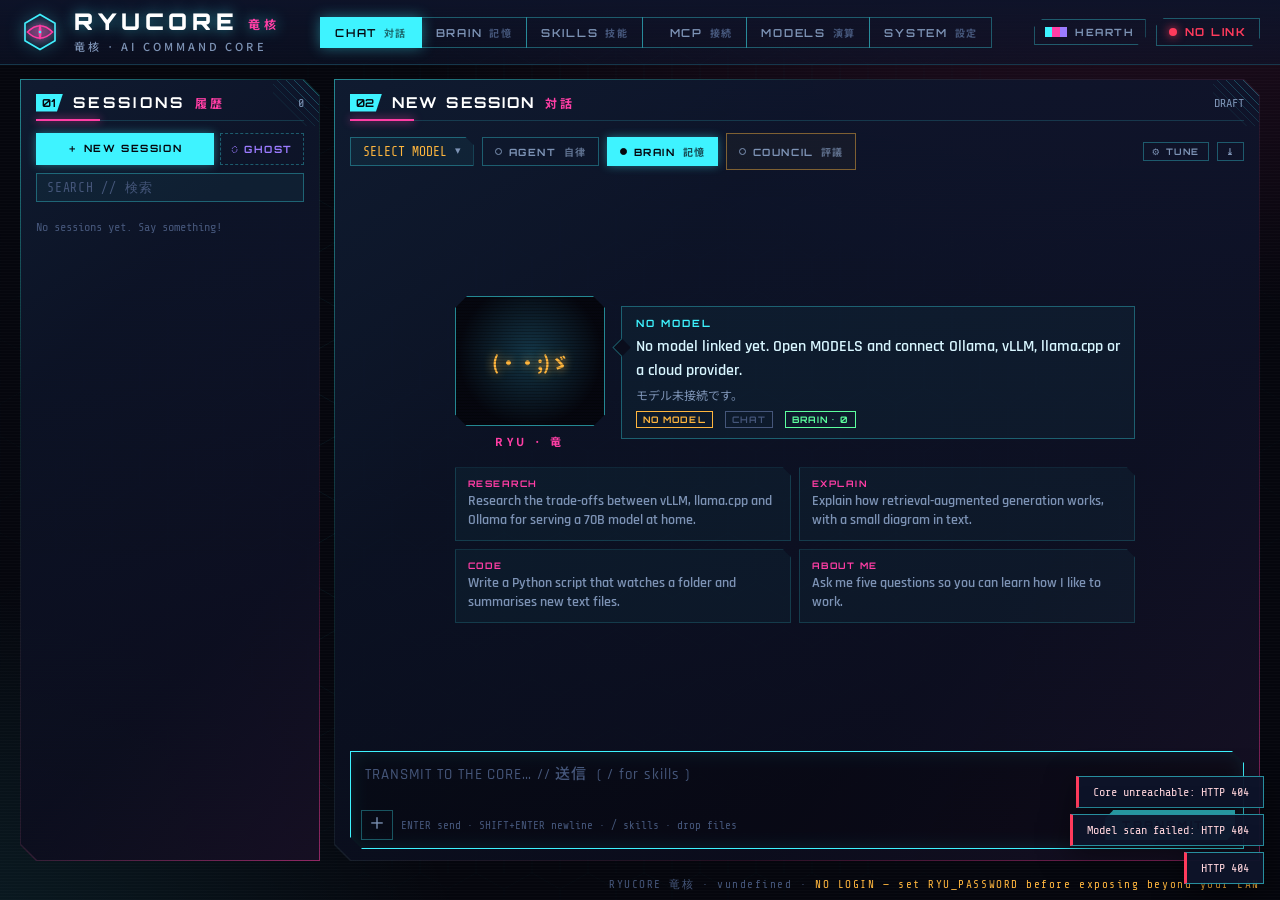
==== app/static/index.html @ ca44be16 "v1.0.0 - ryucore" ====
<!doctype html>
<html lang="en">
<head>
<meta charset="utf-8">
<meta name="viewport" content="width=device-width, initial-scale=1, interactive-widget=resizes-content">
<title>RYUCORE // 竜核</title>
<meta name="theme-color" content="#05060d">
<link rel="icon" href="favicon.svg" type="image/svg+xml">
<link rel="preconnect" href="https://fonts.googleapis.com">
<link rel="preconnect" href="https://fonts.gstatic.com" crossorigin>
<link href="https://fonts.googleapis.com/css2?family=Orbitron:wght@500;700;900&family=Rajdhani:wght@500;600;700&family=Share+Tech+Mono&family=Noto+Sans+JP:wght@400;700&display=swap" rel="stylesheet">
<link rel="stylesheet" href="style.css">
<script>try{var t=new URLSearchParams(location.search).get('theme')||localStorage.getItem('ryucore.theme');if(t&&t!=='hearth')document.documentElement.dataset.theme=t}catch(e){}</script>
</head>
<body class="app">
<div class="bg-hex" aria-hidden="true"></div>
<div class="bg-scan" aria-hidden="true"></div>

<div id="boot" aria-hidden="true">
  <div class="boot-box">
    <div class="boot-logo">RYUCORE<span>竜核 · AI COMMAND CORE</span></div>
    <pre id="bootLog"></pre>
    <div class="boot-bar"><i id="bootBar"></i></div>
  </div>
</div>

<header class="top r-top">
  <a class="brand" href="./" title="RyuCore">
    <svg class="brand-mark" viewBox="0 0 48 48" aria-hidden="true">
      <path d="M24 3 42 13.5v21L24 45 6 34.5v-21z" class="bm-hex"/>
      <path d="M9 24Q24 9 39 24 24 39 9 24z" class="bm-eye"/>
      <path d="M24 14.5c2.4 3 2.4 16 0 19-2.4-3-2.4-16 0-19z" class="bm-pupil"/>
      <circle cx="24" cy="24" r="1.6" class="bm-core"/>
    </svg>
    <div>
      <div class="logo">RYUCORE<em>竜核</em></div>
      <div class="sub">竜核 · AI COMMAND CORE</div>
    </div>
  </a>
  <nav class="views" id="viewNav" aria-label="Sections">
    <button type="button" class="vtab on" data-v="chat"><b>CHAT</b><em>対話</em></button>
    <button type="button" class="vtab" data-v="brain"><b>BRAIN</b><em>記憶</em></button>
    <button type="button" class="vtab" data-v="skills"><b>SKILLS</b><em>技能</em></button>
    <button type="button" class="vtab" data-v="mcp"><span class="dot" id="mcpDot"></span><b>MCP</b><em>接続</em></button>
    <button type="button" class="vtab" data-v="models"><b>MODELS</b><em>演算</em></button>
    <button type="button" class="vtab" data-v="system"><b>SYSTEM</b><em>設定</em></button>
  </nav>
  <div class="hud-ctl">
    <div class="theme-pick">
      <button class="tbtn" id="themeBtn" type="button" aria-haspopup="true" aria-expanded="false" title="Theme (T)">
        <span class="sw"><i style="background:var(--a1)"></i><i style="background:var(--a2)"></i><i style="background:var(--a3)"></i></span><span id="themeName">HEARTH</span>
      </button>
      <div class="theme-menu" id="themeMenu" hidden></div>
    </div>
    <div class="link" id="link" title="Event link to the core"><i></i><span>NO LINK</span></div>
  </div>
</header>

<!-- ═════ CHAT 対話 ═════ -->
<main class="view chat-view" id="v-chat">
  <aside class="panel fill sess" id="sessPanel">
    <div class="ph"><span class="no">01</span><h2>SESSIONS</h2><span class="jp">履歴</span><span class="meta" id="sessMeta"></span></div>
    <div class="sess-new">
      <button class="tgl on" id="newChat" type="button" title="New session (Alt+N)">＋ NEW SESSION</button>
      <button class="tgl ghost" id="newGhost" type="button" title="New session without the brain: nothing is recalled or remembered">◌ GHOST</button>
    </div>
    <input class="sess-q" id="sessQ" type="search" placeholder="SEARCH // 検索" autocomplete="off" aria-label="Search sessions">
    <ul class="sess-list" id="sessList"></ul>
  </aside>

  <section class="panel fill convo" id="convo">
    <div class="ph">
      <button class="tgl sm sess-toggle" id="sessToggle" type="button" aria-label="Sessions">☰</button>
      <span class="no">02</span><h2 id="chatTitle" title="Click to rename">NEW SESSION</h2><span class="jp">対話</span>
      <span class="meta" id="chatMeta"></span>
    </div>
    <div class="c-bar">
      <button class="model-btn" id="modelBtn" type="button" aria-haspopup="listbox" aria-expanded="false" title="Model (M)"><span class="mb-name mb-none">SELECT MODEL</span></button>
      <button class="tgl mode" id="agentTgl" type="button" aria-pressed="false" title="Agent mode: tools, MCP, skills (A)"><span class="sw-dot"></span>AGENT<em>自律</em></button>
      <button class="tgl mode on" id="brainTgl" type="button" aria-pressed="true" title="Brain: recall and learn memories in this session (B)"><span class="sw-dot"></span>BRAIN<em>記憶</em></button>
      <button class="tgl mode council" id="councilTgl" type="button" aria-pressed="false" title="Council: several models answer and vote (C)"><span class="sw-dot"></span>COUNCIL<em>評議</em></button>
      <span class="sp"></span>
      <button class="tgl sm" id="sysBtn" type="button" title="Session prompt and temperature">⚙ TUNE</button>
      <button class="tgl sm" id="exportBtn" type="button" title="Export this session">⤓</button>
    </div>
    <div class="ghost-banner" id="ghostBanner" hidden><b>GHOST SESSION // 無記憶</b>The brain is off: nothing is recalled and nothing from this session will be remembered.</div>
    <div class="msgs" id="msgs" aria-live="polite"></div>
    <form class="composer" id="composer" autocomplete="off">
      <div class="cp-chips" id="cpChips"></div>
      <label class="sr" for="input">Message</label>
      <textarea id="input" rows="1" placeholder="TRANSMIT TO THE CORE… // 送信  ( / for skills )"></textarea>
      <div class="cp-row">
        <button class="ib" id="attachBtn" type="button" title="Attach images or text files">＋</button>
        <input id="fileIn" type="file" multiple hidden>
        <span class="cp-hint" id="cpHint">ENTER send · SHIFT+ENTER newline · / skills · drop files</span>
        <button class="send" id="sendBtn" type="submit">TRANSMIT ▸</button>
      </div>
    </form>
  </section>
</main>

<!-- ═════ BRAIN 記憶 ═════ -->
<main class="view page page-2" id="v-brain" hidden>
  <section class="panel">
    <div class="ph"><span class="no">01</span><h2>MEMORY BANK</h2><span class="jp">記憶庫</span><span class="meta" id="memMeta"></span></div>
    <div class="mem-tools">
      <input id="memQ" type="search" placeholder="FILTER // 検索" aria-label="Filter memories">
      <div class="seg-tabs" id="memKinds"></div>
      <span class="grow"></span>
      <button class="tgl" id="memAdd" type="button">＋ ADD</button>
    </div>
    <ul class="mem-list" id="memList"></ul>
  </section>
  <div style="display:grid;gap:16px">
    <section class="panel">
      <div class="ph"><span class="no">02</span><h2>CORTEX</h2><span class="jp">皮質</span></div>
      <div class="stat-tiles" id="brainStats"></div>
      <div class="set-row"><div><b>Auto-learn</b><small>After each reply, a model extracts durable facts about you.</small></div><button class="tgl sm" id="bAuto" type="button">ON</button></div>
      <div class="set-row"><div><b>Learning model</b><small>Reads exchanges and writes memories. Empty = the session's model.</small></div><button class="model-btn" id="bModel" type="button"></button></div>
      <div class="set-row"><div><b>Embedding model</b><small>Semantic recall (e.g. Ollama <code>nomic-embed-text</code>). Empty = keyword recall.</small></div><button class="model-btn" id="bEmbed" type="button"></button></div>
      <div class="set-row"><div><b>Recall depth</b><small>Memories injected per message (plus pinned).</small></div><input type="number" id="bK" min="1" max="30"></div>
      <div class="sb-btns">
        <button class="tgl" id="bReembed" type="button">RE-EMBED ALL</button>
        <button class="tgl" id="bExport" type="button">EXPORT</button>
        <button class="tgl" id="bImport" type="button">IMPORT</button>
        <button class="tgl" id="bWipe" type="button" style="color:var(--red)">WIPE</button>
        <input type="file" id="bImportFile" accept=".json,application/json" hidden>
      </div>
    </section>
    <section class="panel">
      <div class="ph"><span class="no">03</span><h2>RECALL TEST</h2><span class="jp">想起</span></div>
      <form class="mem-tools" id="recallForm"><input id="recallQ" placeholder="What would the brain recall for…" aria-label="Recall test query"><button class="tgl" type="submit">PROBE</button></form>
      <ul class="mem-list" id="recallList"></ul>
    </section>
    <section class="panel">
      <div class="ph"><span class="no">04</span><h2>SYNAPSE LOG</h2><span class="jp">学習記録</span></div>
      <ul class="feed" id="brainFeed"><li class="empty" style="display:block">Waiting for the brain to learn something…</li></ul>
    </section>
  </div>
</main>

<!-- ═════ SKILLS 技能 ═════ -->
<main class="view page" id="v-skills" hidden>
  <section class="panel">
    <div class="ph"><span class="no">01</span><h2>SKILLS</h2><span class="jp">技能</span><span class="meta" id="skMeta"></span>
      <span class="tools"><button class="tgl sm" id="skImport" type="button">⤒ IMPORT</button><button class="tgl sm on" id="skNew" type="button">＋ NEW SKILL</button></span></div>
    <p class="hint" style="margin-bottom:12px">A skill is a <code>SKILL.md</code> with a <b>name</b> and <b>description</b> in its front matter, followed by instructions.
      In <b>agent mode</b> the model sees every enabled skill's description and loads the full text when a task matches. In any mode, type <code>/</code> in the composer to attach a skill to your message.
      Import a <code>.md</code> file or a <code>.zip</code> of skill folders (Anthropic skill format).</p>
    <input type="file" id="skFile" accept=".md,.zip,text/markdown,application/zip" hidden>
    <div class="cards2" id="skList"></div>
  </section>
</main>

<!-- ═════ MCP 接続 ═════ -->
<main class="view page" id="v-mcp" hidden>
  <section class="panel">
    <div class="ph"><span class="no">01</span><h2>MCP SERVERS</h2><span class="jp">接続</span><span class="meta" id="mcpMeta"></span>
      <span class="tools"><button class="tgl sm" id="mcpImport" type="button">⤒ IMPORT JSON</button><button class="tgl sm on" id="mcpAdd" type="button">＋ ADD SERVER</button></span></div>
    <p class="hint" style="margin-bottom:12px">Tools from every <b>ready</b> server are offered to the model in <b>agent mode</b>.
      <b>stdio</b> servers run inside the RyuCore container (<code>npx</code> and <code>uvx</code> are installed); <b>http</b> is Streamable HTTP; <b>sse</b> is the older HTTP+SSE transport.</p>
    <div class="cards2" id="mcpList"></div>
  </section>
  <section class="panel">
    <div class="ph"><span class="no">02</span><h2>BUILT-IN TOOLS</h2><span class="jp">装備</span><span class="meta" id="toolMeta"></span></div>
    <div class="tool-grid" id="toolList"></div>
  </section>
</main>

<!-- ═════ MODELS 演算 ═════ -->
<main class="view page" id="v-models" hidden>
  <section class="panel">
    <div class="ph"><span class="no">01</span><h2>PROVIDERS</h2><span class="jp">演算核</span><span class="meta" id="provMeta"></span>
      <span class="tools"><button class="tgl sm" id="provRefresh" type="button">↻ RESCAN</button><button class="tgl sm on" id="provAdd" type="button">＋ ADD PROVIDER</button></span></div>
    <p class="hint" style="margin-bottom:12px">Local servers (Ollama, vLLM, llama.cpp, LM Studio) and most clouds speak the OpenAI API; Anthropic uses its native API.
      Inside Docker, reach the host with <code>host.docker.internal</code>. Keys set in <code>.env</code> are read from the environment and never stored.</p>
    <div class="cards2" id="provList"></div>
  </section>
  <section class="panel">
    <div class="ph"><span class="no">02</span><h2>DEFAULTS</h2><span class="jp">既定</span></div>
    <div class="set-row"><div><b>Default model</b><small>Used for new sessions.</small></div><button class="model-btn" id="defModel" type="button"></button></div>
  </section>
</main>

<!-- ═════ SYSTEM 設定 ═════ -->
<main class="view page page-2" id="v-system" hidden>
  <section class="panel">
    <div class="ph"><span class="no">01</span><h2>DIRECTIVES</h2><span class="jp">指令</span></div>
    <form class="g-form" id="sysForm">
      <label>GLOBAL SYSTEM PROMPT<textarea id="sGlobal" rows="6" placeholder="Instructions added to every session (persona, tone, rules)…"></textarea></label>
      <div class="two">
        <label>AGENT STEP LIMIT<input type="number" id="sSteps" min="1" max="60"></label>
        <label>HISTORY LIMIT (MESSAGES)<input type="number" id="sHist" min="4" max="1000"></label>
      </div>
      <div class="two">
        <label>ANTHROPIC MAX TOKENS<input type="number" id="sAnth" min="256" max="128000"></label>
        <label>AUTO TITLES<select id="sTitle"><option value="1">ON — the model names sessions</option><option value="0">OFF</option></select></label>
      </div>
      <div class="row"><span class="sp"></span><button class="tgl on" type="submit">SAVE DIRECTIVES</button></div>
    </form>
  </section>
  <div style="display:grid;gap:16px">
    <section class="panel">
      <div class="ph"><span class="no">02</span><h2>THEME</h2><span class="jp">配色</span></div>
      <div class="sb-themes" id="themeGrid"></div>
      <div class="sb-tgl">Boot intro <button class="tgl sm" id="bootTgl" type="button">ON</button></div>
    </section>
    <section class="panel">
      <div class="ph"><span class="no">03</span><h2>CORE STATUS</h2><span class="jp">状態</span></div>
      <dl class="sb-kv" id="sysInfo"></dl>
      <button class="tgl sb-wide" id="logoutBtn" type="button" hidden>LOG OUT</button>
    </section>
    <section class="panel">
      <div class="ph"><span class="no">04</span><h2>KEYS</h2><span class="jp">操作</span></div>
      <div class="keys">
        <kbd>Alt N</kbd><span>New session</span><kbd>Alt G</kbd><span>New ghost session (no brain)</span>
        <kbd>/</kbd><span>Skill menu (in the composer)</span><kbd>Esc</kbd><span>Stop generating / close</span>
        <kbd>Alt 1…6</kbd><span>Switch section</span><kbd>Alt T</kbd><span>Next theme</span>
      </div>
    </section>
  </div>
</main>

<div class="pop" id="pop" hidden></div>
<div class="modal" id="modal" role="dialog" aria-modal="true" aria-labelledby="modalTitle" hidden>
  <div class="modal-box">
    <header><h3 id="modalTitle"></h3><button class="sb-x" id="modalClose" type="button" aria-label="Close">✕</button></header>
    <div class="modal-body" id="modalBody"></div>
  </div>
</div>
<div class="toasts" id="toasts" aria-live="polite"></div>
<footer class="foot" id="foot">RYUCORE 竜核 · <span id="footInfo">connecting</span></footer>

<script src="md.js"></script>
<script src="ui.js"></script>
<script src="app.js"></script>
</body>
</html>
---- app/static/style.css ----
/* RyuCore 竜核 — AI command core. Base HUD (themes, panels, boot, modal, toasts, forms) shared with HEARTH. */
/* Accent roles: --a1 primary, --a2 secondary, --a3 tertiary. Status colours (green/amber/red) never change. */
:root {
  --a1: #3ef3ff; --a1-rgb: 62, 243, 255;
  --a2: #ff3ea5; --a2-rgb: 255, 62, 165;
  --a3: #9b7bff; --a3-rgb: 155, 123, 255;
  --s-rgb: 14, 20, 42;
  --bg: #05060d;
  --bg2: #0a0d1c;
  --panel: rgba(9, 13, 28, 0.9);
  --text: #d8f6ff;
  --dim: #7d93b5;
  --faint: #45567a;
  --green: #5dff9e;
  --amber: #ffb63e;
  --red: #ff3b5c;
  --f-disp: "Orbitron", "Rajdhani", system-ui, sans-serif;
  --f-ui: "Rajdhani", "Noto Sans JP", system-ui, sans-serif;
  --f-mono: "Share Tech Mono", ui-monospace, "SFMono-Regular", Menlo, monospace;
  --f-jp: "Noto Sans JP", "Hiragino Sans", "Yu Gothic", sans-serif;
  --cut: 16px;
  --chamfer: polygon(0 0, calc(100% - var(--cut)) 0, 100% var(--cut), 100% 100%, var(--cut) 100%, 0 calc(100% - var(--cut)));
}
/* 赤警報 REDLINE */
:root[data-theme="redline"] {
  --a1: #ff6a3d; --a1-rgb: 255, 106, 61;
  --a2: #ffd23f; --a2-rgb: 255, 210, 63;
  --a3: #ff9a76; --a3-rgb: 255, 154, 118;
  --s-rgb: 38, 14, 12; --bg: #0b0405; --bg2: #160808; --panel: rgba(24, 9, 9, 0.9);
  --text: #ffe9e0; --dim: #b58a7d; --faint: #6e4a42;
}
/* 機甲 MECHA */
:root[data-theme="mecha"] {
  --a1: #8dff5c; --a1-rgb: 141, 255, 92;
  --a2: #ffe14d; --a2-rgb: 255, 225, 77;
  --a3: #4dffd2; --a3-rgb: 77, 255, 210;
  --s-rgb: 16, 30, 16; --bg: #040805; --bg2: #08110a; --panel: rgba(9, 20, 11, 0.9);
  --text: #e4ffe0; --dim: #86a982; --faint: #47613f;
}
/* 桜 SAKURA */
:root[data-theme="sakura"] {
  --a1: #ff9ad5; --a1-rgb: 255, 154, 213;
  --a2: #8fdcff; --a2-rgb: 143, 220, 255;
  --a3: #d4b3ff; --a3-rgb: 212, 179, 255;
  --s-rgb: 36, 16, 34; --bg: #0b0510; --bg2: #150a18; --panel: rgba(24, 10, 26, 0.9);
  --text: #ffeaf6; --dim: #b48aa6; --faint: #6b4a63;
}
/* 月蝕 ECLIPSE */
:root[data-theme="eclipse"] {
  --a1: #c3a6ff; --a1-rgb: 195, 166, 255;
  --a2: #ffcb5c; --a2-rgb: 255, 203, 92;
  --a3: #7fb4ff; --a3-rgb: 127, 180, 255;
  --s-rgb: 22, 16, 42; --bg: #06050e; --bg2: #0d0a1c; --panel: rgba(14, 10, 30, 0.9);
  --text: #ece6ff; --dim: #8d86b5; --faint: #4c4675;
}
/* 紅 KURENAI */
:root[data-theme="kurenai"] {
  --a1: #ff2e4d; --a1-rgb: 255, 46, 77;
  --a2: #ff8a8a; --a2-rgb: 255, 138, 138;
  --a3: #c21a3a; --a3-rgb: 194, 26, 58;
  --s-rgb: 34, 6, 10; --bg: #0a0203; --bg2: #160406; --panel: rgba(26, 5, 8, 0.9);
  --text: #ffe3e6; --dim: #b57a82; --faint: #6e3a42;
}
/* 深海 ABYSS */
:root[data-theme="abyss"] {
  --a1: #2f9bff; --a1-rgb: 47, 155, 255;
  --a2: #3effc1; --a2-rgb: 62, 255, 193;
  --a3: #5a6bff; --a3-rgb: 90, 107, 255;
  --s-rgb: 6, 18, 38; --bg: #02060d; --bg2: #051022; --panel: rgba(5, 14, 30, 0.9);
  --text: #def0ff; --dim: #7a97b8; --faint: #3c5475;
}
/* 黄金 AURUM */
:root[data-theme="aurum"] {
  --a1: #ffc94a; --a1-rgb: 255, 201, 74;
  --a2: #fff1b8; --a2-rgb: 255, 241, 184;
  --a3: #d98b2b; --a3-rgb: 217, 139, 43;
  --s-rgb: 30, 22, 8; --bg: #090702; --bg2: #141006; --panel: rgba(22, 16, 6, 0.9);
  --text: #fff5dc; --dim: #b5a27a; --faint: #6e5f3e;
}
/* 幽霊 SPECTER */
:root[data-theme="specter"] {
  --a1: #e6eef7; --a1-rgb: 230, 238, 247;
  --a2: #9fb4c9; --a2-rgb: 159, 180, 201;
  --a3: #6e8296; --a3-rgb: 110, 130, 150;
  --s-rgb: 20, 23, 28; --bg: #060708; --bg2: #0d0f12; --panel: rgba(16, 18, 22, 0.9);
  --text: #f2f5f8; --dim: #8c96a2; --faint: #4c5560;
}
:root {
  --line: rgba(var(--a1-rgb), 0.16);
  --line-2: rgba(var(--a1-rgb), 0.32);
  --a1-d: rgba(var(--a1-rgb), 0.55);
  --a2-d: rgba(var(--a2-rgb), 0.55);
}

* { box-sizing: border-box; }
html, body { margin: 0; }
body {
  background: radial-gradient(1200px 700px at 85% -10%, rgba(var(--a2-rgb), 0.13), transparent 60%),
              radial-gradient(1000px 700px at -10% 110%, rgba(var(--a1-rgb), 0.11), transparent 60%),
              var(--bg);
  color: var(--text);
  font: 500 15px/1.35 var(--f-ui);
  min-height: 100vh;
  overflow-x: hidden;
  -webkit-font-smoothing: antialiased;
}
button, input { font: inherit; color: inherit; }
b { font-weight: 600; }

/* ── background layers ── */
.bg-hex, .bg-scan { position: fixed; inset: 0; pointer-events: none; z-index: 0; }
.bg-hex {
  --hex: url("data:image/svg+xml,%3Csvg xmlns='http://www.w3.org/2000/svg' width='56' height='97' viewBox='0 0 56 97'%3E%3Cpath d='M28 0 56 16v32L28 64 0 48V16zM28 64v33M0 48v49M56 48v49' fill='none' stroke='%23000'/%3E%3C/svg%3E");
  background: var(--a1); opacity: .06;
  -webkit-mask: var(--hex) 0 0 / 56px 97px repeat, radial-gradient(ellipse at center, #000 30%, transparent 85%);
  -webkit-mask-composite: source-in;
  mask: var(--hex) 0 0 / 56px 97px repeat, radial-gradient(ellipse at center, #000 30%, transparent 85%);
  mask-composite: intersect;
}
.bg-scan {
  background: repeating-linear-gradient(0deg, rgba(255, 255, 255, 0.018) 0 1px, transparent 1px 3px);
}
.bg-scan::after {
  content: ""; position: absolute; left: 0; right: 0; height: 180px; top: -200px;
  background: linear-gradient(180deg, transparent, rgba(var(--a1-rgb), 0.05), transparent);
  animation: sweep 9s linear infinite;
}
@keyframes sweep { to { transform: translateY(calc(100vh + 400px)); } }
/* ── boot ── */
#boot {
  position: fixed; inset: 0; z-index: 100; display: grid; place-items: center;
  background: var(--bg); transition: opacity .6s ease, visibility .6s;
}
#boot.done { opacity: 0; visibility: hidden; }
#boot[hidden] { display: none; }
.boot-box { width: min(560px, calc(100vw - 32px)); }
.boot-logo { font: 900 44px/1 var(--f-disp); letter-spacing: .18em; color: var(--a1);
  text-shadow: 0 0 18px var(--a1-d); display: flex; flex-direction: column; gap: 8px; }
.boot-logo span { font: 700 14px var(--f-jp); letter-spacing: .5em; color: var(--a2); text-shadow: 0 0 12px var(--a2-d); }
#bootLog { font: 13px/1.6 var(--f-mono); color: var(--dim); min-height: 10.5em; margin: 22px 0 14px; white-space: pre-wrap; }
#bootLog .ok { color: var(--green); }
.boot-bar { height: 4px; background: rgba(var(--a1-rgb), .12); }
.boot-bar i { display: block; height: 100%; width: 0; background: linear-gradient(90deg, var(--a1), var(--a2));
  box-shadow: 0 0 12px var(--a1); transition: width .25s; }
@keyframes blink { 50% { opacity: .35; } }
/* ── header ── */
a.brand { color: inherit; text-decoration: none; }
.top {
  /* above the ticker/fleet/stale banner (z 2) so the theme dropdown isn't covered by them */
  position: relative; z-index: 10; display: grid; grid-template-columns: auto 1fr auto auto; align-items: center;
  gap: 28px; padding: 14px 24px 12px; border-bottom: 1px solid var(--line);
  background: linear-gradient(180deg, rgba(var(--s-rgb), .95), rgba(var(--s-rgb), .6));
}
.brand { display: flex; align-items: center; gap: 14px; }
.brand-mark { width: 46px; height: 46px; filter: drop-shadow(0 0 8px var(--a1-d)); }
.bm-hex { fill: none; stroke: var(--a1); stroke-width: 2; }
.bm-flame { fill: var(--a2); filter: drop-shadow(0 0 6px var(--a2)); animation: flicker 2.4s ease-in-out infinite; transform-origin: 24px 34px; }
@keyframes flicker { 0%, 100% { transform: scale(1); opacity: 1; } 40% { transform: scale(.94, 1.04); opacity: .85; } 70% { transform: scale(1.03, .97); } }
.logo { font: 900 26px/1 var(--f-disp); letter-spacing: .2em; color: #fff; text-shadow: 0 0 14px var(--a1-d); }
.logo em { font: 700 12px var(--f-jp); font-style: normal; color: var(--a2); letter-spacing: .3em; margin-left: 10px; vertical-align: middle; }
.sub { font: 500 11px var(--f-jp); color: var(--dim); letter-spacing: .28em; margin-top: 5px; }
.link { display: flex; align-items: center; gap: 8px; padding: 6px 12px; border: 1px solid var(--line-2);
  font: 700 11px var(--f-disp); letter-spacing: .16em; color: var(--red);
  clip-path: polygon(8px 0, 100% 0, 100% calc(100% - 8px), calc(100% - 8px) 100%, 0 100%, 0 8px); }
.link i { width: 8px; height: 8px; border-radius: 50%; background: currentColor; box-shadow: 0 0 10px currentColor; animation: blink 1s steps(2) infinite; }
.link.on { color: var(--green); }
.link.on i { animation: pulse 2s ease-in-out infinite; }
@keyframes pulse { 50% { opacity: .4; } }
/* ── panel ── */
.panel {
  position: relative; min-width: 0; padding: 14px 16px 16px;
  background: linear-gradient(135deg, var(--a1-d), rgba(var(--a1-rgb), .12) 30%, rgba(var(--a2-rgb), .12) 70%, var(--a2-d));
  clip-path: var(--chamfer);
  animation: panelIn .7s cubic-bezier(.2, .8, .2, 1);
}
.panel::before {
  content: ""; position: absolute; inset: 1px; z-index: 0; clip-path: var(--chamfer);
  background: linear-gradient(180deg, rgba(var(--s-rgb), .94), var(--panel));
}
.panel::after {
  content: ""; position: absolute; z-index: 0; right: 1px; top: 1px; width: 46px; height: 46px;
  background: linear-gradient(225deg, var(--a1) 0 2px, transparent 2px), repeating-linear-gradient(225deg, transparent 0 5px, rgba(var(--a1-rgb), .25) 5px 6px);
  mask-image: linear-gradient(225deg, #000 30%, transparent 70%);
}
.panel > * { position: relative; z-index: 1; }
@keyframes panelIn { from { opacity: 0; transform: translateY(10px); filter: brightness(2); } }

.ph { display: flex; align-items: center; gap: 10px; margin-bottom: 12px; padding-bottom: 8px;
  border-bottom: 1px solid var(--line); position: relative; }
.ph::after { content: ""; position: absolute; left: 0; bottom: -1px; width: 64px; height: 2px; background: var(--a2); box-shadow: 0 0 8px var(--a2); }
.ph .no { font: 700 11px var(--f-disp); color: var(--bg); background: var(--a1); padding: 2px 8px 2px 6px;
  clip-path: polygon(0 0, 100% 0, calc(100% - 6px) 100%, 0 100%); }
.ph h2 { margin: 0; font: 700 15px var(--f-disp); letter-spacing: .22em; color: #fff; }
.ph .jp { font: 700 12px var(--f-jp); color: var(--a2); letter-spacing: .2em; white-space: nowrap; }
.ph .meta { margin-left: auto; font: 12px var(--f-mono); color: var(--dim); white-space: nowrap; overflow: hidden; text-overflow: ellipsis; min-width: 0; }
.led { width: 8px; height: 8px; border-radius: 50%; background: var(--faint); display: inline-block; flex: none; }
.led.on { background: var(--green); box-shadow: 0 0 8px var(--green); }
.led.warn { background: var(--amber); box-shadow: 0 0 8px var(--amber); }
.led.crit { background: var(--red); box-shadow: 0 0 8px var(--red); animation: blink 1s steps(2) infinite; }
.tgl, .tab { cursor: pointer; background: transparent; border: 1px solid var(--line-2); padding: 6px 12px;
  font: 700 10px var(--f-disp); letter-spacing: .16em; color: var(--dim); }
.tgl.on, .tab.on { color: var(--bg); background: var(--a1); border-color: var(--a1); box-shadow: 0 0 10px rgba(var(--a1-rgb), .4); }
.cont-empty { padding: 26px; text-align: center; font: 14px var(--f-mono); color: var(--dim); border: 1px dashed var(--line-2); }
.cont-empty b { display: block; color: var(--amber); font: 700 13px var(--f-disp); letter-spacing: .2em; margin-bottom: 8px; }
.empty { font: 12px var(--f-mono); color: var(--faint); padding: 10px 0; }

/* ── navigator ── */
.nav-body { display: grid; grid-template-columns: 138px 1fr; gap: 16px; align-items: center; }
.nav-face { text-align: center; }
.nf-screen { position: relative; aspect-ratio: 1.15; display: grid; place-items: center; border: 1px solid var(--a1-d);
  background: radial-gradient(circle at 50% 45%, rgba(var(--a1-rgb), .16), rgba(5, 6, 13, .9) 70%);
  clip-path: polygon(12px 0, calc(100% - 12px) 0, 100% 12px, 100% calc(100% - 12px), calc(100% - 12px) 100%, 12px 100%, 0 calc(100% - 12px), 0 12px);
  overflow: hidden; }
.nf-screen::after { content: ""; position: absolute; inset: 0; background: repeating-linear-gradient(0deg, rgba(0, 0, 0, .25) 0 1px, transparent 1px 3px); }
#navKao { font: 700 19px var(--f-jp); color: var(--a1); text-shadow: 0 0 10px var(--a1); white-space: nowrap; animation: bob 3s ease-in-out infinite; }
.nav-face.warn #navKao { color: var(--amber); text-shadow: 0 0 10px var(--amber); }
.nav-face.crit #navKao { color: var(--red); text-shadow: 0 0 10px var(--red); animation: shake .4s linear infinite; }
.nav-face.crit .nf-screen { border-color: var(--red); }
.nav-face.happy #navKao { color: var(--a2); text-shadow: 0 0 10px var(--a2); }
@keyframes bob { 50% { transform: translateY(-3px); } }
@keyframes shake { 25% { transform: translate(-1px, 1px); } 75% { transform: translate(1px, -1px); } }
.nf-name { font: 700 11px var(--f-jp); letter-spacing: .3em; color: var(--a2); margin-top: 7px; }
.nav-talk { position: relative; padding: 10px 14px; border: 1px solid var(--line-2); background: rgba(var(--a1-rgb), .04); min-height: 120px; }
.nav-talk::before { content: ""; position: absolute; left: -7px; top: 34px; width: 12px; height: 12px; background: var(--bg2);
  border-left: 1px solid var(--line-2); border-bottom: 1px solid var(--line-2); transform: rotate(45deg); }
.nt-mood { font: 700 10px var(--f-disp); letter-spacing: .2em; color: var(--green); }
.nt-mood.warn { color: var(--amber); } .nt-mood.crit { color: var(--red); }
#navLine { margin: 6px 0 4px; font: 600 15px/1.4 var(--f-ui); min-height: 2.8em; }
#navLine::after { content: "▌"; color: var(--a1); animation: blink .8s steps(2) infinite; margin-left: 2px; }
.nt-jp { margin: 0; font: 12px var(--f-jp); color: var(--dim); }
@media (max-width: 420px) { .nav-body { grid-template-columns: 1fr; } .nav-face { max-width: 160px; margin: 0 auto; } .nav-talk::before { display: none; } }
/* ── header controls: theme picker + link ── */
.hud-ctl { display: flex; align-items: center; gap: 10px; }
.theme-pick { position: relative; }
.tbtn { cursor: pointer; display: flex; align-items: center; gap: 8px; padding: 6px 10px; background: transparent;
  border: 1px solid var(--line-2); font: 700 10px var(--f-disp); letter-spacing: .16em; color: var(--dim);
  clip-path: polygon(8px 0, 100% 0, 100% calc(100% - 8px), calc(100% - 8px) 100%, 0 100%, 0 8px); }
.tbtn:hover, .tbtn[aria-expanded="true"] { color: var(--text); border-color: var(--a1); }
.sw { display: inline-flex; width: 22px; height: 10px; flex: none; }
.sw i { flex: 1; }
.theme-menu { position: absolute; right: 0; top: calc(100% + 6px); z-index: 50; min-width: 210px; padding: 6px; max-height: calc(100vh - 90px); overflow-y: auto;
  background: rgba(var(--s-rgb), .98); border: 1px solid var(--a1-d); box-shadow: 0 10px 40px rgba(0, 0, 0, .6); }
.theme-menu button { cursor: pointer; display: flex; align-items: center; gap: 10px; width: 100%; padding: 8px 10px;
  background: transparent; border: 0; text-align: left; font: 700 11px var(--f-disp); letter-spacing: .14em; color: var(--dim); }
.theme-menu button:hover { background: rgba(var(--a1-rgb), .08); color: var(--text); }
.theme-menu button.on { color: var(--a1); }
.theme-menu button em { margin-left: auto; font: 11px var(--f-jp); font-style: normal; color: var(--faint); letter-spacing: .1em; }
.seg-tabs { display: flex; }
.seg-tabs button { cursor: pointer; background: transparent; border: 1px solid var(--line-2); margin-left: -1px; padding: 5px 12px;
  font: 700 10px var(--f-disp); letter-spacing: .14em; color: var(--dim); }
.seg-tabs button.on { background: var(--a1); color: var(--bg); border-color: var(--a1); position: relative; }
.sub-h { display: flex; justify-content: space-between; align-items: baseline; margin: 16px 0 8px; padding-top: 10px; border-top: 1px dashed var(--line);
  font: 700 11px var(--f-disp); letter-spacing: .16em; color: var(--a3); }
.sub-h span { font: 11px var(--f-mono); color: var(--faint); letter-spacing: .04em; }
/* navigator sfx toggle + log node tag */
.tgl.sm { padding: 3px 8px; font-size: 9px; margin-left: 8px; }
/* scrollbars */
.temps, .cards, .list, .log { scrollbar-width: thin; scrollbar-color: var(--line-2) transparent; }

.foot { position: relative; z-index: 1; padding: 6px 24px 18px; font: 11px var(--f-mono); color: var(--faint); letter-spacing: .14em; text-align: right; }

@media (prefers-reduced-motion: reduce) {
  *, *::before, *::after { animation-duration: .001ms !important; animation-iteration-count: 1 !important; transition-duration: .001ms !important; }
}
/* hamburger */
.menu-btn { cursor: pointer; flex: none; width: 40px; height: 32px; display: flex; flex-direction: column; justify-content: center; gap: 5px;
  padding: 0 10px; background: transparent; border: 1px solid var(--line-2);
  clip-path: polygon(8px 0, 100% 0, 100% calc(100% - 8px), calc(100% - 8px) 100%, 0 100%, 0 8px); transition: border-color .2s, background .2s; }
.menu-btn span { display: block; height: 2px; background: var(--a1); box-shadow: 0 0 6px var(--a1); transition: transform .25s ease, opacity .2s; }
.menu-btn:hover, .menu-btn.on { border-color: var(--a1); background: rgba(var(--a1-rgb), .08); }
.menu-btn.on span:nth-child(1) { transform: translateY(7px) rotate(45deg); }
.menu-btn.on span:nth-child(2) { opacity: 0; }
.menu-btn.on span:nth-child(3) { transform: translateY(-7px) rotate(-45deg); }
:focus-visible { outline: 1px solid var(--a1); outline-offset: 2px; }

/* sidebar */
.scrim { position: fixed; inset: 0; z-index: 60; background: rgba(0, 0, 0, .5); opacity: 0; pointer-events: none; transition: opacity .25s; }
.scrim.on { opacity: 1; pointer-events: auto; }
.sidebar { position: fixed; top: 0; right: 0; bottom: 0; z-index: 61; width: min(380px, 100vw); display: flex; flex-direction: column;
  background: linear-gradient(180deg, rgba(var(--s-rgb), .99), var(--bg2)); border-left: 1px solid var(--a1-d);
  box-shadow: -20px 0 60px rgba(0, 0, 0, .55); transform: translateX(105%); visibility: hidden;
  transition: transform .3s cubic-bezier(.2, .8, .2, 1), visibility 0s .3s; }
.sidebar.open { transform: none; visibility: visible; transition: transform .3s cubic-bezier(.2, .8, .2, 1); }
.sidebar::before { content: ""; position: absolute; left: -1px; top: 0; width: 2px; height: 120px; background: var(--a2); box-shadow: 0 0 10px var(--a2); }
.sb-head { display: flex; align-items: center; justify-content: space-between; padding: 16px; border-bottom: 1px solid var(--line); }
.sb-head b { display: block; font: 900 15px var(--f-disp); letter-spacing: .24em; color: var(--a1); text-shadow: 0 0 10px var(--a1-d); }
.sb-head span { font: 700 11px var(--f-jp); letter-spacing: .4em; color: var(--a2); }
.sb-x { cursor: pointer; flex: none; width: 32px; height: 32px; background: transparent; border: 1px solid var(--line-2); color: var(--dim); font-size: 14px; }
.sb-x:hover { color: var(--text); border-color: var(--a1); }
.sb-body { flex: 1; overflow-y: auto; padding: 0 16px 24px; scrollbar-width: thin; scrollbar-color: var(--line-2) transparent; }
.sb-sec { padding: 14px 0 12px; border-bottom: 1px dashed var(--line); }
.sb-sec h4 { margin: 0 0 8px; display: flex; gap: 8px; align-items: baseline; font: 700 10px var(--f-disp); letter-spacing: .22em; color: var(--a3); }
.sb-sec h4 em { font: 700 10px var(--f-jp); font-style: normal; color: var(--faint); letter-spacing: .2em; }
.sb-list { display: flex; flex-direction: column; }
.sb-row, .sb-node { cursor: pointer; width: 100%; display: grid; align-items: center; gap: 8px; padding: 6px 8px; background: transparent;
  border: 1px solid transparent; text-align: left; }
.sb-row { grid-template-columns: 26px auto 1fr auto auto auto; }
.sb-row[hidden] { display: none; }
.sb-row:hover, .sb-node:hover { background: rgba(var(--a1-rgb), .07); border-color: var(--line); }
.sb-row .no { font: 700 10px var(--f-disp); color: var(--bg); background: var(--a1); padding: 1px 0; text-align: center; }
.sb-row .nm, .sb-node .nm { font: 700 12px var(--f-disp); letter-spacing: .12em; white-space: nowrap; overflow: hidden; text-overflow: ellipsis; }
.sb-row em { font: 11px var(--f-jp); font-style: normal; color: var(--faint); }
.sb-row .ft { font: 700 8px var(--f-disp); letter-spacing: .12em; color: var(--amber); justify-self: end; }
.sb-node { grid-template-columns: auto 1fr auto; }
.sb-node.sel { border-color: var(--a1); background: rgba(var(--a1-rgb), .1); }
.sb-node .st { font: 11px var(--f-mono); color: var(--dim); }
.sb-btns { display: flex; flex-wrap: wrap; gap: 6px; margin-top: 8px; }
.sb-btns .tgl { flex: 1; }
.sb-wide { width: 100%; margin-top: 8px; }
.sb-note { font: 12px/1.5 var(--f-mono); color: var(--dim); margin: 6px 0; }
.sb-note code { color: var(--a1); }
.sb-note b { color: var(--text); font-weight: 400; }
.sb-target { display: grid; grid-template-columns: auto auto 1fr; gap: 0 8px; align-items: center; font: 12px var(--f-mono); padding: 3px 0; }
.sb-target b { font: 700 10px var(--f-disp); letter-spacing: .12em; color: var(--a1); }
.sb-target span { color: var(--text); white-space: nowrap; overflow: hidden; text-overflow: ellipsis; }
.sb-target em { grid-column: 2 / -1; font-style: normal; font-size: 11px; color: var(--faint); }
.sb-result { font: 12px var(--f-mono); margin-top: 6px; }
.sb-result .ok, .sb-result.ok { color: var(--green); } .sb-result .crit, .sb-result.crit { color: var(--red); }
.sb-tgl { display: flex; justify-content: space-between; align-items: center; padding: 5px 0; font: 600 14px var(--f-ui); }
.sb-tgl .tgl.sm { margin: 0; min-width: 48px; }
.sb-themes { display: grid; grid-template-columns: repeat(3, minmax(0, 1fr)); gap: 6px; margin-bottom: 8px; }
.sb-themes button { cursor: pointer; display: flex; flex-direction: column; gap: 5px; padding: 6px; background: transparent; border: 1px solid var(--line);
  font: 700 9px var(--f-disp); letter-spacing: .12em; color: var(--dim); text-align: left; }
.sb-themes button:hover { border-color: var(--line-2); color: var(--text); }
.sb-themes button.on { border-color: var(--a1); color: var(--a1); background: rgba(var(--a1-rgb), .08); }
.sb-themes .sw { width: 100%; height: 6px; }
.sb-kv { display: grid; grid-template-columns: auto 1fr; gap: 5px 12px; margin: 0 0 4px; font: 12px var(--f-mono); }
.sb-kv dt { font: 700 9px/18px var(--f-disp); letter-spacing: .14em; color: var(--faint); }
.sb-kv dd { margin: 0; color: var(--text); text-align: right; white-space: nowrap; overflow: hidden; text-overflow: ellipsis; }
.sb-kv a { color: var(--a1); text-decoration: none; } .sb-kv a:hover { text-decoration: underline; }
.sb-kv .warn { color: var(--amber); }
kbd { display: inline-block; min-width: 18px; padding: 1px 5px; font: 10px/1.4 var(--f-mono); text-align: center; color: var(--dim);
  border: 1px solid var(--line-2); border-bottom-width: 2px; background: rgba(var(--a1-rgb), .04); }
/* modal */
.modal { position: fixed; inset: 0; z-index: 80; display: grid; place-items: center; padding: 16px; background: rgba(0, 0, 0, .6); }
.modal[hidden] { display: none; }
.modal-box { width: min(560px, 100%); max-height: calc(100vh - 32px); display: flex; flex-direction: column;
  background: rgba(var(--s-rgb), .99); border: 1px solid var(--a1-d); clip-path: var(--chamfer);
  box-shadow: 0 20px 80px rgba(0, 0, 0, .7), 0 0 30px rgba(var(--a1-rgb), .12); animation: panelIn .35s cubic-bezier(.2, .8, .2, 1); }
.modal.wide .modal-box { width: min(1000px, 100%); }
.modal.sm .modal-box { width: min(440px, 100%); }
.modal-box > header { display: flex; align-items: center; gap: 10px; padding: 12px 16px; border-bottom: 1px solid var(--line); }
.modal-box h3 { margin: 0; flex: 1; min-width: 0; font: 700 13px var(--f-disp); letter-spacing: .2em; color: var(--a1);
  white-space: nowrap; overflow: hidden; text-overflow: ellipsis; }
.modal-body { padding: 14px 16px 18px; overflow: auto; min-height: 0; }
.confirm p { margin: 0 0 16px; font: 600 15px/1.45 var(--f-ui); }
.confirm .row { display: flex; justify-content: flex-end; gap: 8px; }
.tgl.danger { background: var(--red); border-color: var(--red); color: #fff; box-shadow: 0 0 12px rgba(255, 59, 92, .45); }
.keys { display: grid; grid-template-columns: auto 1fr; gap: 9px 16px; align-items: center; font: 600 14px var(--f-ui); }
.keys > span:nth-child(odd) { white-space: nowrap; }

/* toasts */
.toasts { position: fixed; right: 16px; bottom: 16px; z-index: 90; display: flex; flex-direction: column; align-items: flex-end; gap: 6px; pointer-events: none; }
.toast { max-width: min(380px, calc(100vw - 32px)); padding: 8px 14px; font: 12px var(--f-mono); color: var(--text);
  background: rgba(var(--s-rgb), .97); border: 1px solid var(--a1-d); border-left: 3px solid var(--a1);
  box-shadow: 0 8px 30px rgba(0, 0, 0, .5); animation: toastIn .3s cubic-bezier(.2, .8, .2, 1); transition: opacity .5s, transform .5s; }
.toast.ok { border-left-color: var(--green); } .toast.warn { border-left-color: var(--amber); } .toast.crit { border-left-color: var(--red); color: #ffd5dc; }
.toast.out { opacity: 0; transform: translateX(20px); }
@keyframes toastIn { from { opacity: 0; transform: translateX(30px); } }
/* edit form */
.g-form { display: grid; gap: 12px; }
.g-form > label { display: grid; gap: 4px; font: 700 10px var(--f-disp); letter-spacing: .16em; color: var(--faint); }
.g-form input:not([type=checkbox]) { width: 100%; padding: 8px 10px; font: 14px var(--f-mono); background: rgba(0, 0, 0, .3);
  border: 1px solid var(--line-2); outline: 0; letter-spacing: .02em; }
.g-form input:focus { border-color: var(--a1); }
.g-form input::placeholder { color: var(--faint); }
.g-chk { display: flex; flex-wrap: wrap; gap: 8px 20px; }
.g-note { margin: 0; font: 12px/1.45 var(--f-mono); color: var(--dim); }
.g-note:empty { display: none; }
.g-form .row { display: flex; gap: 8px; align-items: center; }
.g-form .row .sp { flex: 1; }
.g-form [hidden] { display: none; }
.lvl-ok { --sc: var(--green); } .lvl-warn { --sc: var(--amber); } .lvl-crit { --sc: var(--red); } .lvl-dim { --sc: var(--faint); } .lvl-maint { --sc: var(--amber); }
.a-dot { flex: none; width: 8px; height: 8px; border-radius: 50%; background: var(--sc, var(--faint)); box-shadow: 0 0 7px var(--sc, transparent); }
.lvl-crit .a-dot, .lvl-maint .a-dot { animation: blink 1s steps(2) infinite; }
.tgl:disabled { opacity: .4; cursor: not-allowed; }
.tag { display: inline-block; margin-right: 6px; padding: 0 6px; font: 700 9px/1.7 var(--f-disp); letter-spacing: .12em; border: 1px solid currentColor; }
.tag.ok { color: var(--green); } .tag.warn { color: var(--amber); } .tag.crit { color: var(--red); } .tag.dim { color: var(--faint); }
/* rows (backups, windows, stacks) */
.a-rows { display: grid; }
.a-row { display: flex; align-items: center; gap: 12px; min-width: 0; padding: 8px 4px; border-bottom: 1px dashed var(--line); }
.a-main { flex: 1; min-width: 0; display: flex; flex-direction: column; }
.a-main b { font: 700 14px var(--f-ui); white-space: nowrap; overflow: hidden; text-overflow: ellipsis; }
.a-main small { font: 11px var(--f-mono); color: var(--faint); white-space: nowrap; overflow: hidden; text-overflow: ellipsis; }
.a-age { font: 11px var(--f-mono); color: var(--dim); white-space: nowrap; }
.lvl-warn .a-age, .lvl-maint .a-age { color: var(--amber); } .lvl-crit .a-age { color: var(--red); }
.a-extra { display: flex; gap: 4px; flex: none; }
.a-extra .tgl.sm { margin: 0; min-width: 28px; }
/* forms */
.a-form { display: grid; grid-template-columns: minmax(0, 1fr) auto; gap: 10px 12px; align-items: end; margin-top: 12px; }
.a-form label, .a-form .lbl { display: grid; gap: 4px; font: 700 10px var(--f-disp); letter-spacing: .16em; color: var(--faint); }
.a-form .wide { grid-column: 1 / -1; }
.a-form input, .a-form select { width: 100%; padding: 7px 10px; font: 13px var(--f-mono); color: var(--text); background: rgba(0, 0, 0, .3);
  border: 1px solid var(--line-2); outline: 0; }
.a-form select option { background: var(--bg2); }
.a-form input:focus, .a-form select:focus { border-color: var(--a1); }
.a-form > .tgl { grid-column: 1 / -1; justify-self: end; }

/* ═════════════════════════════ RyuCore 竜核 ═════════════════════════════ */
button { cursor: pointer; }
textarea, select { font: inherit; color: inherit; }
.tgl:hover:not(.on):not(:disabled) { color: var(--text); border-color: var(--a1-d); }
body.app { height: 100vh; height: 100dvh; display: flex; flex-direction: column; overflow: hidden; }
.sr { position: absolute; width: 1px; height: 1px; overflow: hidden; clip: rect(0 0 0 0); }

/* brand mark: a dragon's eye inside the core hex */
.bm-eye { fill: rgba(var(--a2-rgb), .12); stroke: var(--a2); stroke-width: 2; filter: drop-shadow(0 0 5px var(--a2)); }
.bm-pupil { fill: var(--a2); filter: drop-shadow(0 0 6px var(--a2)); transform-origin: 24px 24px; animation: eyeblink 6s ease-in-out infinite; }
.bm-core { fill: var(--a1); animation: pulse 2.4s ease-in-out infinite; }
@keyframes eyeblink { 0%, 92%, 100% { transform: scaleY(1); } 95% { transform: scaleY(.1); } }

/* header */
.r-top { grid-template-columns: auto minmax(0, 1fr) auto; gap: 20px; padding: 10px 20px; }
.r-top .brand-mark { width: 40px; height: 40px; }
.r-top .logo { font-size: 23px; }
.views { display: flex; justify-self: center; gap: 0; flex-wrap: wrap; }
.vtab { display: flex; align-items: baseline; gap: 7px; padding: 7px 14px; margin-left: -1px; background: transparent;
  border: 1px solid var(--line-2); font: 700 11px var(--f-disp); letter-spacing: .16em; color: var(--dim); position: relative; }
.vtab em { font: 700 10px var(--f-jp); font-style: normal; color: var(--faint); letter-spacing: .12em; }
.vtab:hover { color: var(--text); }
.vtab.on { color: var(--bg); background: var(--a1); border-color: var(--a1); box-shadow: 0 0 14px rgba(var(--a1-rgb), .4); z-index: 1; }
.vtab.on em { color: rgba(0, 0, 0, .55); }
.vtab .dot { width: 6px; height: 6px; border-radius: 50%; background: var(--sc, transparent); box-shadow: 0 0 6px var(--sc, transparent); align-self: center; }

.view { position: relative; z-index: 1; flex: 1; min-height: 0; }
.view[hidden] { display: none !important; }
.page { overflow-y: auto; padding: 16px 20px 24px; display: grid; gap: 16px; align-content: start;
  scrollbar-width: thin; scrollbar-color: var(--line-2) transparent; }
.page-2 { grid-template-columns: minmax(0, 1.6fr) minmax(0, 1fr); align-items: start; }
.page-2 > .wide { grid-column: 1 / -1; }
.panel.fill { display: flex; flex-direction: column; min-height: 0; }
.panel.fill > .ph { flex: none; }
.tgl.sm, .ph .tgl.sm { margin: 0; }
.ph .tools { margin-left: auto; display: flex; gap: 6px; flex: none; }
.ph .meta + .tools { margin-left: 10px; }
.hint { font: 12px/1.5 var(--f-mono); color: var(--faint); margin: 0; }
.hint code, .sb-note code, .empty code { color: var(--a2); font: 12px var(--f-mono); }
.hint b { color: var(--dim); font-weight: 400; }
.grow { flex: 1; }

/* ── chat layout ── */
.chat-view { display: grid; grid-template-columns: 300px minmax(0, 1fr); gap: 14px; padding: 14px 20px; }
.sess { padding-bottom: 10px; }
.sess-new { display: grid; grid-template-columns: 1fr auto; gap: 6px; margin-bottom: 8px; flex: none; }
.sess-new .tgl { padding: 8px 10px; }
.tgl.ghost { border-style: dashed; color: var(--a3); }
.sess-q { flex: none; width: 100%; margin-bottom: 8px; background: rgba(var(--a1-rgb), .05); border: 1px solid var(--line-2);
  padding: 6px 10px; font: 13px var(--f-mono); letter-spacing: .06em; outline: none; }
.sess-q:focus { border-color: var(--a1); }
.sess-q::placeholder { color: var(--faint); }
.sess-list { list-style: none; margin: 0 -4px 0 0; padding: 0 4px 0 0; overflow-y: auto; flex: 1; min-height: 0;
  scrollbar-width: thin; scrollbar-color: var(--line-2) transparent; }
.sess-list h6 { margin: 10px 0 4px; font: 700 9px var(--f-disp); letter-spacing: .2em; color: var(--faint); }
.si { position: relative; display: grid; grid-template-columns: minmax(0, 1fr) auto; gap: 1px 6px; padding: 7px 8px 7px 10px;
  border: 1px solid transparent; border-left: 2px solid transparent; cursor: pointer; }
.si:hover { background: rgba(var(--a1-rgb), .06); border-color: var(--line); }
.si.on { background: rgba(var(--a1-rgb), .11); border-color: var(--line-2); border-left-color: var(--a1); }
.si-t { font: 600 14px/1.25 var(--f-ui); white-space: nowrap; overflow: hidden; text-overflow: ellipsis; }
.si-m { grid-column: 1; display: flex; gap: 5px; align-items: center; font: 10px var(--f-mono); color: var(--faint); white-space: nowrap; overflow: hidden; }
.si-x { grid-row: 1 / 3; grid-column: 2; display: flex; gap: 2px; align-self: center; opacity: 0; transition: opacity .15s; }
.si:hover .si-x, .si.on .si-x, .si-x:focus-within { opacity: 1; }
.si-x button { width: 22px; height: 22px; padding: 0; background: transparent; border: 1px solid transparent; color: var(--faint); font-size: 12px; }
.si-x button:hover { color: var(--a1); border-color: var(--line-2); }
.si-x button.del:hover { color: var(--red); border-color: var(--red); }
@media (hover: none) { .si-x { opacity: 1; } }
.bdg { font: 700 8px/1.5 var(--f-disp); letter-spacing: .12em; padding: 0 4px; border: 1px solid currentColor; }
.bdg.b-agent { color: var(--a1); } .bdg.b-council { color: var(--amber); } .bdg.b-ghost { color: var(--a3); border-style: dashed; } .bdg.b-pin { color: var(--a2); }

.convo { padding-bottom: 12px; }
.convo .ph h2 { cursor: text; white-space: nowrap; overflow: hidden; text-overflow: ellipsis; min-width: 0; letter-spacing: .14em; }
.convo .ph h2:hover { color: var(--a1); }
.c-bar { flex: none; display: flex; flex-wrap: wrap; align-items: center; gap: 8px; margin-bottom: 10px; }
.model-btn { display: flex; align-items: center; gap: 8px; min-width: 0; max-width: 380px; padding: 6px 12px; background: rgba(var(--a1-rgb), .05);
  border: 1px solid var(--line-2); clip-path: polygon(0 0, calc(100% - 8px) 0, 100% 8px, 100% 100%, 0 100%); text-align: left; }
.model-btn:hover, .model-btn[aria-expanded="true"] { border-color: var(--a1); background: rgba(var(--a1-rgb), .1); }
.model-btn .mb-name { font: 13px var(--f-mono); white-space: nowrap; overflow: hidden; text-overflow: ellipsis; min-width: 0; }
.model-btn .mb-none { color: var(--amber); }
.model-btn::after { content: "▾"; color: var(--dim); font-size: 11px; }
.lc { flex: none; font: 700 8px/1.6 var(--f-disp); letter-spacing: .14em; padding: 0 5px; border: 1px solid currentColor; }
.lc.local { color: var(--green); } .lc.cloud { color: var(--a2); }
.mode { display: flex; align-items: center; gap: 7px; }
.mode .sw-dot { width: 7px; height: 7px; border-radius: 50%; border: 1px solid currentColor; }
.mode.on .sw-dot { background: var(--bg); border-color: var(--bg); }
.mode em { font: 700 10px var(--f-jp); font-style: normal; letter-spacing: .1em; opacity: .7; }
.mode.brain-off { color: var(--a3); border-style: dashed; }
.mode.council.on { background: var(--amber); border-color: var(--amber); box-shadow: 0 0 10px rgba(255, 182, 62, .45); }
.c-bar .sp { flex: 1; }
.ghost-banner { flex: none; margin-bottom: 10px; padding: 6px 12px; border: 1px dashed var(--a3); color: var(--text);
  background: repeating-linear-gradient(135deg, rgba(var(--a3-rgb), .07) 0 12px, transparent 12px 24px); font: 12px var(--f-mono); }
.ghost-banner b { color: var(--a3); font: 700 11px var(--f-disp); letter-spacing: .16em; margin-right: 8px; }
.ghost-banner[hidden] { display: none; }

/* ── messages ── */
.msgs { flex: 1; min-height: 0; overflow-y: auto; padding: 4px 6px 12px 2px; display: flex; flex-direction: column; gap: 14px;
  scrollbar-width: thin; scrollbar-color: var(--line-2) transparent; overscroll-behavior: contain; }
.msg { position: relative; max-width: min(900px, 100%); min-width: 0; animation: logIn .4s ease; }
.msg > header { display: flex; align-items: baseline; gap: 8px; margin-bottom: 5px; font: 700 10px var(--f-disp); letter-spacing: .18em; }
.msg > header em { font: 700 10px var(--f-jp); font-style: normal; color: var(--faint); letter-spacing: .14em; }
.msg > header time { font: 10px var(--f-mono); color: var(--faint); letter-spacing: .06em; margin-left: auto; }
.msg.user { align-self: flex-end; max-width: min(760px, 88%); }
.msg.user > header { justify-content: flex-end; color: var(--a2); }
.msg.user > header time { margin-left: 0; order: -1; margin-right: auto; }
.msg.user .body { padding: 10px 14px; background: linear-gradient(160deg, rgba(var(--a2-rgb), .13), rgba(var(--a2-rgb), .04));
  border: 1px solid rgba(var(--a2-rgb), .35); border-right: 2px solid var(--a2);
  clip-path: polygon(10px 0, 100% 0, 100% 100%, 0 100%, 0 10px); font: 500 15px/1.5 var(--f-ui); white-space: pre-wrap; overflow-wrap: anywhere; }
.msg.ai { align-self: flex-start; width: 100%; }
.msg.ai > header { color: var(--a1); }
.msg.ai > header .mdl { font: 11px var(--f-mono); color: var(--dim); letter-spacing: .04em; text-transform: none; white-space: nowrap; overflow: hidden; text-overflow: ellipsis; min-width: 0; }
.msg.ai .stack { padding: 10px 14px 12px; background: linear-gradient(160deg, rgba(var(--a1-rgb), .06), rgba(var(--a3-rgb), .025));
  border: 1px solid var(--line); border-left: 2px solid var(--a1); clip-path: polygon(0 0, calc(100% - 12px) 0, 100% 12px, 100% 100%, 0 100%);
  display: flex; flex-direction: column; gap: 8px; min-width: 0; }
.msg.ai.streaming .stack { border-left-color: var(--a2); }
.msg.ai.streaming .md:last-child > :last-child::after, .msg.ai.streaming .md.empty::after { content: "▌"; color: var(--a1); animation: blink .8s steps(2) infinite; margin-left: 2px; }
.m-imgs { display: flex; flex-wrap: wrap; gap: 6px; justify-content: flex-end; margin-top: 6px; }
.m-imgs img { max-width: 180px; max-height: 140px; border: 1px solid var(--line-2); object-fit: cover; cursor: zoom-in; }
.m-files { display: flex; flex-wrap: wrap; gap: 4px; justify-content: flex-end; margin-top: 5px; }
.m-act { display: flex; gap: 4px; margin-top: 5px; opacity: 0; transition: opacity .15s; }
.msg.user .m-act { justify-content: flex-end; }
.msg:hover .m-act, .m-act:focus-within { opacity: 1; }
@media (hover: none) { .m-act { opacity: .8; } }
.m-act button { padding: 2px 8px; background: transparent; border: 1px solid var(--line); font: 700 9px var(--f-disp); letter-spacing: .12em; color: var(--faint); }
.m-act button:hover { color: var(--a1); border-color: var(--a1-d); }
.m-act .usage { font: 10px var(--f-mono); color: var(--faint); align-self: center; margin-left: 6px; }
.m-err { padding: 8px 12px; border: 1px solid var(--red); background: rgba(255, 59, 92, .08); font: 12px/1.45 var(--f-mono); color: #ffd5dc; overflow-wrap: anywhere; }
.m-err b { color: var(--red); font: 700 10px var(--f-disp); letter-spacing: .16em; margin-right: 8px; }
.m-note { font: 11px var(--f-mono); color: var(--amber); }

/* collapsibles inside an answer */
.fold { border: 1px solid var(--line); background: rgba(0, 0, 0, .18); min-width: 0; }
.fold > summary { list-style: none; cursor: pointer; display: flex; align-items: center; gap: 8px; padding: 5px 10px; min-width: 0;
  font: 700 10px var(--f-disp); letter-spacing: .14em; color: var(--dim); user-select: none; }
.fold > summary::-webkit-details-marker { display: none; }
.fold > summary::before { content: "▸"; color: var(--faint); transition: transform .15s; flex: none; }
.fold[open] > summary::before { transform: rotate(90deg); }
.fold > summary:hover { color: var(--text); }
.fold > summary em { font: 10px var(--f-jp); font-style: normal; color: var(--faint); }
.fold > summary code { font: 11px var(--f-mono); color: var(--faint); letter-spacing: 0; white-space: nowrap; overflow: hidden; text-overflow: ellipsis; min-width: 0; flex: 1; }
.fold > .in { padding: 8px 10px 10px; border-top: 1px dashed var(--line); }
.think > summary { color: var(--a3); }
.think > .in { font: 13px/1.5 var(--f-ui); color: var(--dim); white-space: pre-wrap; max-height: 360px; overflow-y: auto; }
.recall > summary { color: var(--a2); }
.recall ul { margin: 0; padding: 0; list-style: none; display: grid; gap: 4px; font: 13px/1.35 var(--f-ui); }
.recall li { display: flex; gap: 8px; align-items: baseline; }
.tool > summary b { color: var(--text); font: 700 11px var(--f-mono); letter-spacing: .02em; text-transform: none; }
.tool > summary .tst { margin-left: auto; flex: none; font: 700 9px var(--f-disp); letter-spacing: .14em; color: var(--sc); }
.tool { border-left: 2px solid var(--sc, var(--line)); }
.tool.run { --sc: var(--amber); } .tool.ok { --sc: var(--green); } .tool.bad { --sc: var(--red); }
.tool.run .tst { animation: blink 1s steps(2) infinite; }
.tool .in label { display: block; font: 700 9px var(--f-disp); letter-spacing: .16em; color: var(--faint); margin: 2px 0 4px; }
.tool .in label + pre { margin-bottom: 8px; }
.tool pre, .md pre { margin: 0; padding: 8px 10px; max-height: 320px; overflow: auto; font: 12px/1.5 var(--f-mono); color: var(--text);
  background: rgba(0, 0, 0, .35); border: 1px solid var(--line); white-space: pre-wrap; overflow-wrap: anywhere;
  scrollbar-width: thin; scrollbar-color: var(--line-2) transparent; }

/* markdown */
.md { font: 500 15px/1.6 var(--f-ui); overflow-wrap: anywhere; min-width: 0; }
.md > :first-child { margin-top: 0; } .md > :last-child { margin-bottom: 0; }
.md p { margin: 0 0 .7em; }
.md h1, .md h2, .md h3, .md h4 { font-family: var(--f-disp); letter-spacing: .08em; margin: 1.1em 0 .5em; line-height: 1.3; color: #fff; }
.md h1 { font-size: 19px; } .md h2 { font-size: 16px; color: var(--a1); } .md h3 { font-size: 14px; color: var(--a3); } .md h4 { font-size: 13px; }
.md a { color: var(--a1); text-decoration: none; border-bottom: 1px solid var(--a1-d); }
.md a:hover { border-bottom-color: var(--a1); }
.md strong { color: #fff; font-weight: 700; }
.md em { color: var(--text); }
.md del { color: var(--faint); }
.md code { font: 13px var(--f-mono); padding: 1px 5px; background: rgba(var(--a1-rgb), .08); border: 1px solid var(--line); color: var(--a1); }
.md pre code { padding: 0; background: none; border: 0; color: inherit; font-size: inherit; }
.md ul, .md ol { margin: 0 0 .7em; padding-left: 1.5em; }
.md li { margin: .15em 0; }
.md li::marker { color: var(--a2); }
.md blockquote { margin: 0 0 .7em; padding: 4px 12px; border-left: 2px solid var(--a3); color: var(--dim); background: rgba(var(--a3-rgb), .05); }
.md hr { border: 0; border-top: 1px dashed var(--line-2); margin: 1em 0; }
.md table { border-collapse: collapse; margin: 0 0 .8em; font-size: 14px; display: block; overflow-x: auto; max-width: 100%; }
.md th, .md td { padding: 5px 10px; border: 1px solid var(--line); text-align: left; }
.md th { font: 700 10px var(--f-disp); letter-spacing: .12em; color: var(--a1); background: rgba(var(--a1-rgb), .06); }
.code { position: relative; margin: 0 0 .8em; border: 1px solid var(--line); background: rgba(0, 0, 0, .35); }
.code > header { display: flex; align-items: center; justify-content: space-between; padding: 3px 4px 3px 10px; border-bottom: 1px solid var(--line);
  font: 700 9px var(--f-disp); letter-spacing: .16em; color: var(--a3); background: rgba(var(--a1-rgb), .04); }
.code > header button { padding: 2px 8px; background: transparent; border: 1px solid var(--line); font: 700 9px var(--f-disp); letter-spacing: .12em; color: var(--dim); }
.code > header button:hover { color: var(--a1); border-color: var(--a1-d); }
.code pre { border: 0; max-height: 520px; background: transparent; white-space: pre; overflow-wrap: normal; }

/* welcome / navigator */
.welcome { margin: auto; width: min(680px, 100%); display: grid; gap: 18px; padding: 20px 0; }
.welcome .nav-body { grid-template-columns: 150px 1fr; }
.welcome .nt-mood { color: var(--a1); }
.w-line { margin: 6px 0 4px; font: 600 16px/1.45 var(--f-ui); }
.w-modes { display: flex; flex-wrap: wrap; gap: 6px; margin-top: 8px; }
.w-sugg { display: grid; grid-template-columns: repeat(2, minmax(0, 1fr)); gap: 8px; }
.w-sugg button { text-align: left; padding: 10px 12px; background: rgba(var(--a1-rgb), .04); border: 1px solid var(--line);
  font: 600 14px/1.35 var(--f-ui); color: var(--dim); clip-path: polygon(0 0, calc(100% - 8px) 0, 100% 8px, 100% 100%, 0 100%); }
.w-sugg button b { display: block; font: 700 9px var(--f-disp); letter-spacing: .16em; color: var(--a2); margin-bottom: 3px; }
.w-sugg button:hover { color: var(--text); border-color: var(--a1-d); background: rgba(var(--a1-rgb), .09); }

/* ── composer ── */
.composer { flex: none; position: relative; margin-top: 4px; border: 1px solid var(--line-2); background: rgba(0, 0, 0, .25);
  clip-path: polygon(0 0, calc(100% - 12px) 0, 100% 12px, 100% 100%, 12px 100%, 0 calc(100% - 12px)); transition: border-color .2s, box-shadow .2s; }
.composer:focus-within { border-color: var(--a1); box-shadow: inset 0 0 18px rgba(var(--a1-rgb), .1); }
.composer.drag { border-color: var(--a2); border-style: dashed; }
.composer textarea { display: block; width: 100%; min-height: 52px; max-height: 40vh; resize: none; padding: 12px 14px 4px; background: transparent;
  border: 0; outline: 0; font: 500 15px/1.5 var(--f-ui); }
.composer textarea::placeholder { color: var(--faint); letter-spacing: .06em; }
.cp-chips { display: flex; flex-wrap: wrap; gap: 6px; padding: 8px 12px 0; }
.cp-chips:empty { display: none; }
.cchip { display: inline-flex; align-items: center; gap: 6px; max-width: 240px; padding: 2px 4px 2px 8px; border: 1px solid var(--line-2);
  font: 11px var(--f-mono); color: var(--text); background: rgba(var(--a1-rgb), .05); }
.cchip span { white-space: nowrap; overflow: hidden; text-overflow: ellipsis; }
.cchip.skill { border-color: rgba(var(--a3-rgb), .7); color: var(--a3); }
.cchip img { width: 28px; height: 28px; object-fit: cover; margin: -1px 0 -1px -6px; }
.cchip button { padding: 0 4px; background: transparent; border: 0; color: var(--faint); }
.cchip button:hover { color: var(--red); }
.cp-row { display: flex; align-items: center; gap: 8px; padding: 6px 8px 8px 10px; }
.cp-row .ib { width: 32px; height: 30px; padding: 0; background: transparent; border: 1px solid var(--line-2); color: var(--dim); font-size: 16px; line-height: 1; }
.cp-row .ib:hover { color: var(--a1); border-color: var(--a1); }
.cp-hint { flex: 1; min-width: 0; font: 11px var(--f-mono); color: var(--faint); white-space: nowrap; overflow: hidden; text-overflow: ellipsis; }
.send { padding: 7px 16px; background: var(--a1); border: 1px solid var(--a1); color: var(--bg); font: 900 11px var(--f-disp); letter-spacing: .2em;
  clip-path: polygon(8px 0, 100% 0, 100% calc(100% - 8px), calc(100% - 8px) 100%, 0 100%, 0 8px); box-shadow: 0 0 14px rgba(var(--a1-rgb), .4); }
.send:hover { filter: brightness(1.15); }
.send:disabled { opacity: .4; cursor: not-allowed; filter: none; }
.send.stop { background: var(--red); border-color: var(--red); color: #fff; box-shadow: 0 0 14px rgba(255, 59, 92, .45); }

/* ── popovers (model picker, slash menu, menus) ── */
.pop { position: fixed; z-index: 85; min-width: 260px; max-width: min(460px, calc(100vw - 24px)); max-height: min(520px, calc(100vh - 80px));
  display: flex; flex-direction: column; background: rgba(var(--s-rgb), .985); border: 1px solid var(--a1-d);
  box-shadow: 0 14px 50px rgba(0, 0, 0, .65), 0 0 24px rgba(var(--a1-rgb), .1); animation: panelIn .2s ease; }
.pop[hidden] { display: none; }
.pop input { flex: none; margin: 8px; padding: 7px 10px; background: rgba(0, 0, 0, .3); border: 1px solid var(--line-2); outline: 0; font: 13px var(--f-mono); }
.pop input:focus { border-color: var(--a1); }
.pop .pl { overflow-y: auto; padding: 0 6px 8px; scrollbar-width: thin; scrollbar-color: var(--line-2) transparent; }
.pop h5 { display: flex; align-items: center; gap: 8px; margin: 8px 4px 4px; font: 700 9px var(--f-disp); letter-spacing: .2em; color: var(--a3); }
.pop h5 small { margin-left: auto; font: 10px var(--f-mono); color: var(--faint); letter-spacing: 0; }
.pop .pi { display: flex; align-items: center; gap: 8px; width: 100%; padding: 6px 8px; background: transparent; border: 1px solid transparent;
  text-align: left; font: 13px var(--f-mono); color: var(--text); }
.pop .pi span { white-space: nowrap; overflow: hidden; text-overflow: ellipsis; min-width: 0; flex: 1; }
.pop .pi small { font: 11px var(--f-ui); color: var(--faint); white-space: nowrap; overflow: hidden; text-overflow: ellipsis; max-width: 55%; }
.pop .pi:hover, .pop .pi.sel { background: rgba(var(--a1-rgb), .09); border-color: var(--line); }
.pop .pi.on { color: var(--a1); }
.pop .pi.on::after { content: "◆"; font-size: 9px; color: var(--a1); }
.pop .perr { margin: 0 8px 4px; font: 11px var(--f-mono); color: var(--red); overflow-wrap: anywhere; }
.pop .pempty { padding: 12px; font: 12px/1.5 var(--f-mono); color: var(--faint); }

/* ── council ── */
.council { border: 1px solid rgba(255, 182, 62, .45); background: rgba(255, 182, 62, .035); padding: 10px 12px; }
.cn-head { display: flex; align-items: center; gap: 10px; margin-bottom: 10px; font: 700 11px var(--f-disp); letter-spacing: .18em; color: var(--amber); }
.cn-head em { font: 700 10px var(--f-jp); font-style: normal; color: var(--faint); }
.cn-head .ph-s { margin-left: auto; font: 10px var(--f-mono); color: var(--dim); letter-spacing: .08em; }
.cn-seats { display: grid; grid-template-columns: repeat(auto-fill, minmax(min(100%, 230px), 1fr)); gap: 8px; }
.seat { position: relative; padding: 8px 10px; border: 1px solid var(--line); background: rgba(0, 0, 0, .2); min-width: 0; }
.seat.win { border-color: var(--amber); box-shadow: 0 0 16px rgba(255, 182, 62, .2), inset 0 0 18px rgba(255, 182, 62, .07); }
.seat.bad { border-color: rgba(255, 59, 92, .5); }
.seat > header { display: flex; align-items: center; gap: 6px; min-width: 0; }
.seat > header b { font: 700 13px var(--f-ui); white-space: nowrap; overflow: hidden; text-overflow: ellipsis; min-width: 0; flex: 1; }
.seat > header .crown { color: var(--amber); font-size: 13px; text-shadow: 0 0 8px var(--amber); }
.seat > small { display: block; font: 10px var(--f-mono); color: var(--faint); white-space: nowrap; overflow: hidden; text-overflow: ellipsis; margin: 1px 0 6px; }
.seat .sst { font: 700 9px var(--f-disp); letter-spacing: .14em; color: var(--dim); white-space: nowrap; }
.seat .sst.go { color: var(--a1); animation: blink 1s steps(2) infinite; }
.seat .vbar { display: grid; grid-template-columns: 1fr auto; gap: 8px; align-items: center; font: 11px var(--f-mono); color: var(--dim); margin-bottom: 6px; }
.seat .vbar .bar i { background: var(--amber); box-shadow: 0 0 6px var(--amber); }
.seat .fold { margin-top: 4px; }
.seat .fold .in { max-height: 300px; overflow-y: auto; font-size: 14px; }
.seat .why { margin: 6px 0 0; padding: 0; list-style: none; display: grid; gap: 3px; font: 12px/1.35 var(--f-ui); color: var(--dim); }
.seat .why li b { font: 700 9px var(--f-disp); letter-spacing: .1em; color: var(--a3); margin-right: 4px; }
.seat .preview { font: 12px/1.4 var(--f-ui); color: var(--dim); max-height: 3.1em; overflow: hidden; }
.cn-verdict { margin-top: 10px; padding: 7px 10px; border-left: 3px solid var(--amber); background: rgba(255, 182, 62, .08); font: 600 14px var(--f-ui); }
.cn-verdict b { color: var(--amber); font: 700 11px var(--f-disp); letter-spacing: .16em; margin-right: 8px; }
.cn-verdict small { color: var(--faint); font: 11px var(--f-mono); margin-left: 6px; }
.cm-rows { display: grid; gap: 8px; }
.cm-row { display: grid; grid-template-columns: 28px minmax(0, 1.3fr) minmax(0, 1fr) 30px; gap: 8px; align-items: center; }
.cm-row .no { font: 700 10px var(--f-disp); color: var(--bg); background: var(--amber); text-align: center; padding: 2px 0; }
.cm-row input, .g-form textarea, .g-form select { width: 100%; padding: 7px 10px; font: 13px var(--f-mono); background: rgba(0, 0, 0, .3); border: 1px solid var(--line-2); outline: 0; color: var(--text); }
.cm-row input:focus, .g-form textarea:focus, .g-form select:focus { border-color: var(--a1); }
.cm-row .model-btn { max-width: none; width: 100%; }
.cm-row .persona { grid-column: 2 / 4; }
.x-btn { width: 28px; height: 28px; padding: 0; background: transparent; border: 1px solid var(--line-2); color: var(--faint); }
.x-btn:hover { color: var(--red); border-color: var(--red); }
.g-form textarea { resize: vertical; min-height: 90px; line-height: 1.5; }
.g-form textarea.code-ed { min-height: 52vh; font-size: 12.5px; white-space: pre; tab-size: 2; }
.g-form select option { background: var(--bg2); }
.g-form .two { display: grid; grid-template-columns: 1fr 1fr; gap: 12px; }
.g-form .two > label { display: grid; gap: 4px; font: 700 10px var(--f-disp); letter-spacing: .16em; color: var(--faint); }

/* ── manager pages: shared list rows & cards ── */
.cards2 { display: grid; grid-template-columns: repeat(auto-fill, minmax(min(100%, 320px), 1fr)); gap: 10px; }
.card { position: relative; display: flex; flex-direction: column; gap: 6px; padding: 10px 12px; border: 1px solid var(--line);
  border-left: 2px solid var(--sc, var(--line-2)); background: rgba(var(--a1-rgb), .03); min-width: 0; }
.card:hover { border-color: var(--line-2); border-left-color: var(--sc, var(--a1)); }
.card.off { opacity: .55; }
.card > header { display: flex; align-items: center; gap: 8px; min-width: 0; }
.card > header b { font: 700 15px var(--f-ui); white-space: nowrap; overflow: hidden; text-overflow: ellipsis; min-width: 0; flex: 1; }
.card .sub2 { font: 11px var(--f-mono); color: var(--faint); white-space: nowrap; overflow: hidden; text-overflow: ellipsis; }
.card .desc { font: 13px/1.4 var(--f-ui); color: var(--dim); }
.card .err { font: 11px/1.4 var(--f-mono); color: var(--red); overflow-wrap: anywhere; }
.card .acts { display: flex; flex-wrap: wrap; gap: 4px; margin-top: 2px; }
.card .acts .tgl { padding: 3px 9px; font-size: 9px; }
.card .chips { display: flex; flex-wrap: wrap; gap: 4px; }
.chip { display: inline-block; padding: 1px 6px; font: 700 9px/1.6 var(--f-disp); letter-spacing: .12em; color: var(--dim);
  border: 1px solid var(--line-2); white-space: nowrap; max-width: 100%; overflow: hidden; text-overflow: ellipsis; }
.chip.mono { font: 10px/1.6 var(--f-mono); letter-spacing: .02em; }
.tag.k-fact { color: var(--a1); } .tag.k-preference { color: var(--a2); } .tag.k-project { color: var(--amber); }
.tag.k-person { color: var(--green); } .tag.k-instruction { color: var(--a3); } .tag.k-other { color: var(--faint); }
.presets { display: grid; grid-template-columns: repeat(auto-fill, minmax(140px, 1fr)); gap: 8px; }
.presets button { display: flex; flex-direction: column; gap: 4px; align-items: flex-start; padding: 10px; background: rgba(var(--a1-rgb), .04);
  border: 1px solid var(--line); text-align: left; font: 700 14px var(--f-ui); color: var(--text); }
.presets button:hover { border-color: var(--a1); background: rgba(var(--a1-rgb), .1); }
.presets button small { font: 10px var(--f-mono); color: var(--faint); }

/* memory bank */
.mem-tools { display: flex; flex-wrap: wrap; gap: 8px; align-items: center; margin-bottom: 10px; }
.mem-tools input { flex: 1 1 200px; max-width: 320px; background: rgba(var(--a1-rgb), .05); border: 1px solid var(--line-2); padding: 6px 10px;
  font: 13px var(--f-mono); outline: none; }
.mem-tools input:focus { border-color: var(--a1); }
.mem-list { list-style: none; margin: 0; padding: 0; display: grid; }
.mem { display: grid; grid-template-columns: 90px minmax(0, 1fr) auto; gap: 10px; align-items: start; padding: 8px 4px; border-bottom: 1px dashed var(--line); }
.mem:hover { background: rgba(var(--a1-rgb), .04); }
.mem.new { animation: flash 1.6s ease-out; }
.mem .tag { justify-self: start; }
.mem .tx { font: 600 14px/1.4 var(--f-ui); overflow-wrap: anywhere; outline: none; padding: 0 4px; margin: 0 -4px; }
.mem .tx[contenteditable="true"] { background: rgba(0, 0, 0, .35); box-shadow: 0 0 0 1px var(--a1); }
.mem .mi { grid-column: 2; font: 10px var(--f-mono); color: var(--faint); display: flex; gap: 10px; flex-wrap: wrap; }
.mem .ma { grid-row: 1 / 3; grid-column: 3; display: flex; gap: 3px; }
.mem .ma button { width: 26px; height: 24px; padding: 0; background: transparent; border: 1px solid var(--line); color: var(--faint); font-size: 12px; }
.mem .ma button:hover { color: var(--a1); border-color: var(--a1-d); }
.mem .ma button.on { color: var(--a2); border-color: var(--a2); }
.mem .ma button.del:hover { color: var(--red); border-color: var(--red); }
.feed { list-style: none; margin: 0; padding: 0; max-height: 340px; overflow-y: auto; font: 12px/1.45 var(--f-mono); }
.feed li { display: grid; grid-template-columns: 46px 56px minmax(0, 1fr); gap: 8px; padding: 4px 2px; border-bottom: 1px dashed var(--line); animation: logIn .5s ease; }
.feed time { color: var(--faint); }
.feed .op { font: 700 9px/1.9 var(--f-disp); letter-spacing: .12em; }
.feed .op.add { color: var(--green); } .feed .op.update { color: var(--a1); } .feed .op.forget { color: var(--red); } .feed .op.err { color: var(--amber); }
.stat-tiles { display: grid; grid-template-columns: repeat(auto-fill, minmax(110px, 1fr)); gap: 8px; margin-bottom: 12px; }
.stat-tiles div { border-left: 2px solid var(--a1); padding: 4px 10px; background: rgba(var(--a1-rgb), .04); }
.stat-tiles label { display: block; font: 700 9px var(--f-disp); letter-spacing: .16em; color: var(--faint); }
.stat-tiles b { font: 700 20px var(--f-disp); }
.set-row { display: flex; align-items: center; justify-content: space-between; gap: 12px; padding: 8px 0; border-bottom: 1px dashed var(--line); }
.set-row > div { min-width: 0; }
.set-row > div b { display: block; font: 600 14px var(--f-ui); }
.set-row > div small { display: block; font: 11px/1.4 var(--f-mono); color: var(--faint); }
.set-row .model-btn { max-width: 260px; flex: none; }
.set-row input[type=number] { width: 80px; padding: 5px 8px; background: rgba(0, 0, 0, .3); border: 1px solid var(--line-2); font: 13px var(--f-mono); outline: 0; }
.tool-grid { display: grid; grid-template-columns: repeat(auto-fill, minmax(min(100%, 280px), 1fr)); gap: 6px; }
.trow { display: grid; grid-template-columns: auto minmax(0, 1fr); gap: 2px 10px; align-items: center; padding: 7px 9px; border: 1px solid var(--line); background: rgba(var(--a1-rgb), .025); }
.trow input { accent-color: var(--a1); grid-row: span 2; }
.trow b { font: 12px var(--f-mono); color: var(--text); font-weight: 400; }
.trow b .chip { margin-left: 6px; }
.trow small { font: 11px/1.35 var(--f-ui); color: var(--faint); }
.trow.locked { opacity: .5; }
.logbox { margin: 0; height: 50vh; overflow: auto; padding: 10px; font: 11.5px/1.5 var(--f-mono); white-space: pre-wrap; word-break: break-all;
  background: rgba(0, 0, 0, .35); border: 1px solid var(--line); }
.foot { flex: none; padding: 2px 20px 8px; }
.foot .warn { color: var(--amber); }

/* lightbox */
.lightbox { position: fixed; inset: 0; z-index: 95; display: grid; place-items: center; background: rgba(0, 0, 0, .85); cursor: zoom-out; }
.lightbox img { max-width: 94vw; max-height: 92vh; border: 1px solid var(--a1-d); }

/* responsive */
.sess-toggle { display: none; }
@media (max-width: 1100px) {
  .page-2 { grid-template-columns: minmax(0, 1fr); }
  .vtab em { display: none; }
}
@media (max-width: 900px) {
  .r-top { grid-template-columns: 1fr auto; padding: 10px 16px; gap: 10px; }
  .views { grid-column: 1 / -1; grid-row: 2; justify-self: stretch; overflow-x: auto; flex-wrap: nowrap; }
  .vtab { flex: 1 0 auto; justify-content: center; padding: 6px 10px; }
  .chat-view { grid-template-columns: minmax(0, 1fr); padding: 10px 12px; }
  .sess { position: fixed; z-index: 62; top: 0; bottom: 0; left: 0; width: min(320px, 86vw); transform: translateX(-105%); transition: transform .25s ease; }
  .sess.open { transform: none; }
  .sess-toggle { display: inline-flex; }
  .page { padding: 12px 12px 20px; }
  .w-sugg { grid-template-columns: minmax(0, 1fr); }
  .welcome .nav-body { grid-template-columns: 1fr; }
  .welcome .nav-face { max-width: 160px; margin: 0 auto; }
  .welcome .nav-talk::before { display: none; }
  .cm-row { grid-template-columns: 24px minmax(0, 1fr) 30px; }
  .cm-row .nm { grid-column: 2; } .cm-row .persona { grid-column: 2 / 3; }
  .mem { grid-template-columns: minmax(0, 1fr) auto; } .mem .tag { justify-self: start; } .mem .tx, .mem .mi { grid-column: 1; } .mem .ma { grid-row: 1; grid-column: 2; }
}
@media (max-width: 560px) {
  #themeName, .link span, .cp-hint, .foot .long { display: none; }
  .foot { text-align: center; }
  .r-top .logo em, .r-top .sub { display: none; }
  .mode em { display: none; }
  .msg.user { max-width: 94%; }
  .g-form .two { grid-template-columns: 1fr; }
}
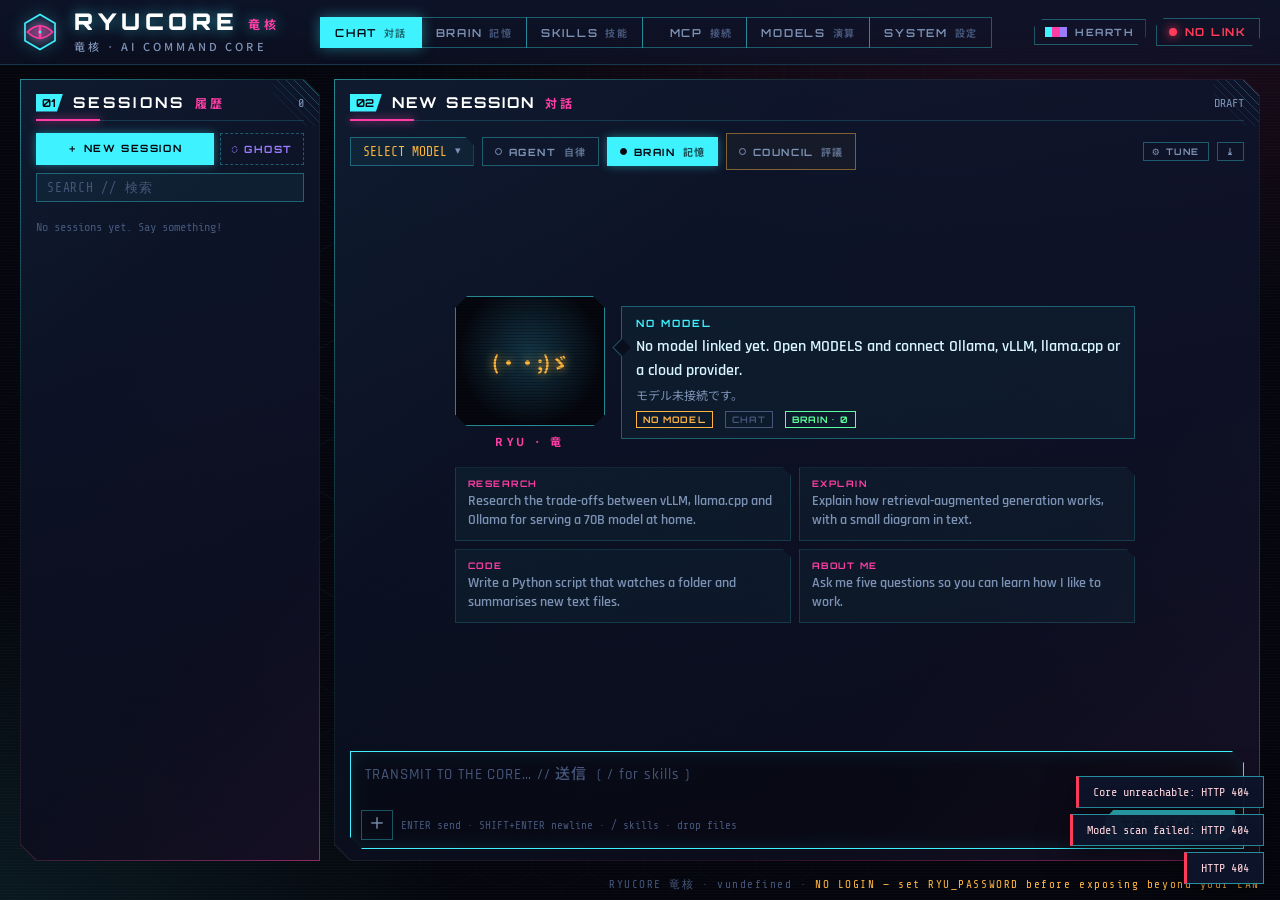
==== commit 4936f9e7: "mobile ui fix" ====
--- a/app/static/index.html
+++ b/app/static/index.html
@@ -2,7 +2,7 @@
 <html lang="en">
 <head>
 <meta charset="utf-8">
-<meta name="viewport" content="width=device-width, initial-scale=1, interactive-widget=resizes-content">
+<meta name="viewport" content="width=device-width, initial-scale=1, viewport-fit=cover, interactive-widget=resizes-content">
 <title>RYUCORE // 竜核</title>
 <meta name="theme-color" content="#05060d">
 <link rel="icon" href="favicon.svg" type="image/svg+xml">
@@ -59,7 +59,7 @@
 <!-- ═════ CHAT 対話 ═════ -->
 <main class="view chat-view" id="v-chat">
   <aside class="panel fill sess" id="sessPanel">
-    <div class="ph"><span class="no">01</span><h2>SESSIONS</h2><span class="jp">履歴</span><span class="meta" id="sessMeta"></span></div>
+    <div class="ph"><span class="no">01</span><h2>SESSIONS</h2><span class="jp">履歴</span><span class="meta" id="sessMeta"></span><button class="sb-x sess-close" id="sessClose" type="button" aria-label="Close sessions">✕</button></div>
     <div class="sess-new">
       <button class="tgl on" id="newChat" type="button" title="New session (Alt+N)">＋ NEW SESSION</button>
       <button class="tgl ghost" id="newGhost" type="button" title="New session without the brain: nothing is recalled or remembered">◌ GHOST</button>
@@ -83,7 +83,7 @@
       <button class="tgl sm" id="sysBtn" type="button" title="Session prompt and temperature">⚙ TUNE</button>
       <button class="tgl sm" id="exportBtn" type="button" title="Export this session">⤓</button>
     </div>
-    <div class="ghost-banner" id="ghostBanner" hidden><b>GHOST SESSION // 無記憶</b>The brain is off: nothing is recalled and nothing from this session will be remembered.</div>
+    <div class="ghost-banner" id="ghostBanner" hidden><b>GHOST SESSION // 無記憶</b><span class="gb-long">The brain is off: nothing is recalled and nothing from this session will be remembered.</span><span class="gb-short">Brain off · nothing recalled or kept</span></div>
     <div class="msgs" id="msgs" aria-live="polite"></div>
     <form class="composer" id="composer" autocomplete="off">
       <div class="cp-chips" id="cpChips"></div>
@@ -93,7 +93,7 @@
         <button class="ib" id="attachBtn" type="button" title="Attach images or text files">＋</button>
         <input id="fileIn" type="file" multiple hidden>
         <span class="cp-hint" id="cpHint">ENTER send · SHIFT+ENTER newline · / skills · drop files</span>
-        <button class="send" id="sendBtn" type="submit">TRANSMIT ▸</button>
+        <button class="send" id="sendBtn" type="submit" aria-label="Send"><span class="sl">TRANSMIT </span>▸</button>
       </div>
     </form>
   </section>
@@ -221,6 +221,7 @@
   </div>
 </main>
 
+<div class="scrim" id="sessScrim" aria-hidden="true"></div>
 <div class="pop" id="pop" hidden></div>
 <div class="modal" id="modal" role="dialog" aria-modal="true" aria-labelledby="modalTitle" hidden>
   <div class="modal-box">
--- a/app/static/style.css
+++ b/app/static/style.css
@@ -754,18 +754,27 @@
 .lightbox img { max-width: 94vw; max-height: 92vh; border: 1px solid var(--a1-d); }
 
 /* responsive */
-.sess-toggle { display: none; }
+.sess-toggle, .sess-close, .gb-short { display: none; }
 @media (max-width: 1100px) {
   .page-2 { grid-template-columns: minmax(0, 1fr); }
   .vtab em { display: none; }
 }
+@media (min-width: 901px) { .scrim { display: none; } }
 @media (max-width: 900px) {
   .r-top { grid-template-columns: 1fr auto; padding: 10px 16px; gap: 10px; }
   .views { grid-column: 1 / -1; grid-row: 2; justify-self: stretch; overflow-x: auto; flex-wrap: nowrap; }
   .vtab { flex: 1 0 auto; justify-content: center; padding: 6px 10px; }
-  .chat-view { grid-template-columns: minmax(0, 1fr); padding: 10px 12px; }
-  .sess { position: fixed; z-index: 62; top: 0; bottom: 0; left: 0; width: min(320px, 86vw); transform: translateX(-105%); transition: transform .25s ease; }
-  .sess.open { transform: none; }
+  .chat-view { grid-template-columns: minmax(0, 1fr); padding: 10px 12px; z-index: auto; }
+  /* sessions become an opaque drawer above the header, with a scrim behind it */
+  .sess { position: fixed; z-index: 62; top: 0; bottom: 0; left: 0; width: min(340px, 88vw); clip-path: none; animation: none;
+    padding: calc(14px + env(safe-area-inset-top)) 14px calc(12px + env(safe-area-inset-bottom)) calc(14px + env(safe-area-inset-left));
+    background: var(--a1-d); box-shadow: 20px 0 60px rgba(0, 0, 0, .6);
+    transform: translateX(-105%); visibility: hidden; transition: transform .28s cubic-bezier(.2, .8, .2, 1), visibility 0s .28s; }
+  .sess::before { inset: 0 1px 0 0; clip-path: none; background: linear-gradient(180deg, rgba(var(--s-rgb), 1), var(--bg2)); }
+  .sess.open { transform: none; visibility: visible; transition: transform .28s cubic-bezier(.2, .8, .2, 1); }
+  .sess .ph .meta { margin-left: auto; }
+  .sess-close { display: inline-block; margin-left: 4px; }
+  .sess-list { overscroll-behavior: contain; }
   .sess-toggle { display: inline-flex; }
   .page { padding: 12px 12px 20px; }
   .w-sugg { grid-template-columns: minmax(0, 1fr); }
@@ -784,3 +793,197 @@
   .msg.user { max-width: 94%; }
   .g-form .two { grid-template-columns: 1fr; }
 }
+
+/* ═════ phone 携帯 — bottom tab bar, one-thumb chat, sheets instead of floating dialogs ═════ */
+@media (max-width: 700px) {
+  :root { --navh: 54px; --cut: 12px; }
+  body.app { padding-bottom: calc(var(--navh) + env(safe-area-inset-bottom)); }
+  body.app.typing { padding-bottom: 0; }
+
+  /* header: brand + controls in one slim row */
+  .r-top { grid-template-columns: minmax(0, 1fr) auto; gap: 10px;
+    padding: calc(8px + env(safe-area-inset-top)) calc(12px + env(safe-area-inset-right)) 8px calc(12px + env(safe-area-inset-left)); }
+  .r-top .brand { gap: 10px; min-width: 0; }
+  .r-top .brand-mark { width: 32px; height: 32px; flex: none; }
+  .r-top .logo { font-size: 18px; letter-spacing: .18em; }
+  .hud-ctl { gap: 8px; }
+  .tbtn, .link { min-height: 34px; }
+
+  /* section tabs move to a bottom bar: all six always visible */
+  .views { position: fixed; z-index: 40; left: 0; right: 0; bottom: 0; display: grid; grid-template-columns: repeat(6, minmax(0, 1fr));
+    overflow: visible; height: calc(var(--navh) + env(safe-area-inset-bottom));
+    padding: 0 env(safe-area-inset-right) env(safe-area-inset-bottom) env(safe-area-inset-left);
+    background: linear-gradient(180deg, rgba(var(--s-rgb), .97), rgba(var(--s-rgb), .995)); border-top: 1px solid var(--line-2);
+    box-shadow: 0 -10px 30px rgba(0, 0, 0, .45); -webkit-backdrop-filter: blur(8px); backdrop-filter: blur(8px); }
+  body.typing .views { display: none; }
+  .vtab { flex-direction: column; align-items: center; justify-content: center; gap: 3px; min-width: 0; height: var(--navh);
+    margin: 0; padding: 0 2px; border: 0; border-left: 1px solid var(--line); font-size: 9px; letter-spacing: .1em; }
+  .vtab:first-child { border-left: 0; }
+  .vtab b { max-width: 100%; overflow: hidden; text-overflow: clip; white-space: nowrap; font-weight: 700; }
+  .vtab em { display: block; font-size: 10px; letter-spacing: .1em; }
+  .vtab::before { content: ""; position: absolute; left: 18%; right: 18%; top: 0; height: 2px; background: transparent; }
+  .vtab.on { color: var(--a1); background: linear-gradient(180deg, rgba(var(--a1-rgb), .2), rgba(var(--a1-rgb), .04)); box-shadow: none; }
+  .vtab.on::before { background: var(--a1); box-shadow: 0 0 10px var(--a1); }
+  .vtab.on em { color: var(--a2); }
+  .vtab .dot { position: absolute; top: 8px; right: calc(50% - 22px); }
+
+  /* layout density */
+  .chat-view { padding: 8px 8px 6px; }
+  .page { padding: 10px 8px 16px; gap: 12px; }
+  .page-2 > div { gap: 12px !important; }
+  .panel { padding: 12px 12px 14px; }
+  .panel::after { width: 34px; height: 34px; }
+  .ph { flex-wrap: wrap; row-gap: 8px; gap: 8px; }
+  .ph h2 { font-size: 13px; letter-spacing: .16em; white-space: nowrap; }
+  .ph .tools { order: 9; flex: 1 1 100%; margin-left: 0 !important; }
+  .ph .tools .tgl { flex: 1; }
+  .hint { font-size: 11.5px; }
+
+  /* chat header: title gets the room */
+  .convo { padding: 10px 10px 8px; }
+  .convo .ph { flex-wrap: nowrap; margin-bottom: 8px; padding-bottom: 6px; }
+  .convo .ph .no, .convo .ph .jp { display: none; }
+  .convo .ph h2 { flex: 1; font-size: 13px; letter-spacing: .1em; }
+  .sess-toggle { flex: none; width: 38px; height: 34px; justify-content: center; align-items: center; font-size: 15px; padding: 0; }
+  .sess-toggle[aria-expanded="true"] { color: var(--bg); background: var(--a1); border-color: var(--a1); }
+
+  /* chat toolbar: model + tune + export on top, the three modes as equal switches below */
+  .c-bar { display: grid; grid-template-columns: repeat(6, minmax(0, 1fr)); gap: 6px; margin-bottom: 8px; }
+  .c-bar .sp { display: none; }
+  #modelBtn { grid-column: 1 / 5; max-width: none; width: 100%; }
+  #sysBtn { grid-column: 5; } #exportBtn { grid-column: 6; }
+  #sysBtn, #exportBtn { padding: 0 2px; justify-content: center; white-space: nowrap; letter-spacing: .06em; }
+  .c-bar .mode { grid-row: 2; grid-column: span 2; justify-content: center; padding: 7px 4px; }
+  .ghost-banner { margin-bottom: 8px; padding: 5px 10px; font-size: 11px; }
+  .ghost-banner b { font-size: 10px; }
+
+  /* welcome: navigator beside its speech bubble, compact */
+  .welcome { gap: 12px; padding: 8px 0; }
+  .welcome .nav-body { grid-template-columns: 78px minmax(0, 1fr); gap: 10px; align-items: start; }
+  .welcome .nav-face { max-width: none; margin: 0; }
+  .welcome #navKao { font-size: 12px; }
+  .welcome .nf-name { font-size: 9px; letter-spacing: .2em; }
+  .welcome .nav-talk { min-height: 0; padding: 9px 11px; }
+  .w-line { font-size: 15px; }
+  .w-sugg { gap: 6px; }
+  .w-sugg button { font-size: 13.5px; }
+
+  /* messages */
+  .msgs { gap: 12px; padding: 2px 2px 10px 0; }
+  .msg.ai .stack { padding: 9px 10px 10px; }
+  .msg.user .body { padding: 9px 12px; }
+  .md { font-size: 15px; line-height: 1.55; }
+  .md pre, .tool pre { font-size: 12px; }
+  .code pre { max-height: 60vh; }
+  .m-imgs img { max-width: 42vw; }
+  .think > .in { max-height: 50vh; }
+
+  /* brain / managers */
+  .mem-tools input { flex: 1 1 100%; max-width: none; }
+  .mem-tools .grow { display: none; }
+  .mem-tools > .tgl { margin-left: auto; }
+  .seg-tabs { flex-wrap: wrap; gap: 4px; width: 100%; }
+  .seg-tabs button { margin-left: 0; flex: 1 0 auto; }
+  .mem { padding: 10px 2px; }
+  .mem .tx, .mem .mi { grid-column: 1 / -1; }
+  .set-row { flex-wrap: wrap; }
+  .set-row > div { flex: 1 1 200px; }
+  .set-row .model-btn { max-width: 100%; margin-left: auto; }
+  .feed { max-height: 50vh; }
+  .stat-tiles { grid-template-columns: repeat(auto-fill, minmax(96px, 1fr)); }
+  .card .acts .tgl { flex: 1 0 auto; }
+  .sb-themes { grid-template-columns: repeat(2, minmax(0, 1fr)); }
+  .keys { font-size: 13px; }
+
+  /* dialogs become bottom sheets */
+  .modal { padding: 0; place-items: end stretch; }
+  .modal-box, .modal.wide .modal-box, .modal.sm .modal-box { width: 100%; max-height: calc(100dvh - 12px - env(safe-area-inset-top));
+    clip-path: polygon(var(--cut) 0, calc(100% - var(--cut)) 0, 100% var(--cut), 100% 100%, 0 100%, 0 var(--cut));
+    border-bottom: 0; animation: sheetIn .3s cubic-bezier(.2, .8, .2, 1); }
+  .modal-box > header { padding: 10px 12px 10px 16px; }
+  .modal-body { padding: 12px 14px calc(18px + env(safe-area-inset-bottom)); overscroll-behavior: contain; }
+  .confirm .row .tgl { flex: 1; }
+  .g-form .row { flex-wrap: wrap; }
+  .g-form textarea.code-ed { min-height: 42dvh; }
+  .logbox { height: 60dvh; }
+
+  .pop { max-width: calc(100vw - 16px); }
+  .toasts { left: 12px; right: 12px; bottom: calc(var(--navh) + env(safe-area-inset-bottom) + 10px); align-items: center; }
+  body.typing .toasts { bottom: 10px; }
+  .toast { max-width: 100%; }
+  body[data-view="chat"] .foot { display: none; }
+  .foot { padding: 4px 12px 6px; }
+}
+/* phones in either orientation: one-row composer, short ghost banner */
+@media (max-width: 700px), (max-height: 500px) {
+  /* composer: ＋ | text | ▸ on one row, like every phone messenger */
+  .composer { display: grid; grid-template-columns: auto minmax(0, 1fr) auto; align-items: end; margin-top: 2px; }
+  .cp-chips { grid-column: 1 / -1; grid-row: 1; padding: 8px 8px 0; }
+  .cchip { max-width: 100%; }
+  .composer textarea { grid-column: 2; grid-row: 2; min-height: 46px; max-height: 32vh; padding: 12px 6px 10px; }
+  .cp-row { display: contents; }
+  .cp-row .ib { grid-column: 1; grid-row: 2; width: 38px; height: 38px; margin: 0 0 4px 4px; }
+  .send { grid-column: 3; grid-row: 2; display: grid; place-items: center; width: 48px; height: 38px; margin: 0 4px 4px 0; padding: 0; font-size: 15px; letter-spacing: 0; }
+  .send .sl { display: none; }
+  .cp-hint { display: none; }
+
+  .ghost-banner { white-space: nowrap; overflow: hidden; text-overflow: ellipsis; }
+  .gb-long { display: none; } .gb-short { display: inline; }
+}
+/* landscape phones / short windows: keep the tabs in a single slim header row so the conversation gets the height */
+@media (max-height: 500px) and (min-width: 701px) {
+  .r-top { grid-template-columns: auto minmax(0, 1fr) auto; gap: 12px;
+    padding: calc(4px + env(safe-area-inset-top)) calc(12px + env(safe-area-inset-right)) 4px calc(12px + env(safe-area-inset-left)); }
+  .r-top .brand-mark { width: 28px; height: 28px; }
+  .r-top .logo { font-size: 16px; }
+  .r-top .logo em, .r-top .sub, #themeName, .link span { display: none; }
+  .views { grid-column: auto; grid-row: auto; justify-self: center; min-width: 0; }
+  .vtab { flex: 0 1 auto; padding: 5px 10px; }
+  .chat-view { padding: 6px calc(10px + env(safe-area-inset-right)) 4px calc(10px + env(safe-area-inset-left)); }
+  .convo { padding: 8px 10px 6px; }
+  .convo .ph { margin-bottom: 6px; padding-bottom: 4px; }
+  .c-bar { flex-wrap: nowrap; margin-bottom: 6px; gap: 6px; }
+  .c-bar .model-btn { flex: 0 1 auto; min-width: 0; }
+  .mode em { display: none; }
+  .ghost-banner { margin-bottom: 6px; padding: 3px 10px; }
+  .page { padding: 8px 12px 12px; }
+  body[data-view="chat"] .foot { display: none; }
+  .modal { padding: 6px; }
+  .modal-box { max-height: calc(100dvh - 12px); }
+}
+@media (max-width: 700px) and (max-height: 500px) {
+  :root { --navh: 42px; }
+  .vtab em { display: none; }
+  .r-top { padding-top: calc(5px + env(safe-area-inset-top)); padding-bottom: 5px; }
+}
+@media (max-width: 380px) {
+  .vtab { font-size: 8px; letter-spacing: .06em; }
+  #chatMeta { display: none; }
+  .r-top .logo { font-size: 16px; letter-spacing: .14em; }
+}
+@keyframes sheetIn { from { transform: translateY(40px); opacity: 0; } }
+
+/* touch: no hover zoom on inputs (iOS zooms below 16px) and finger-sized targets */
+@media (pointer: coarse) {
+  input:not([type=checkbox]):not([type=radio]), textarea, select, [contenteditable="true"] { font-size: 16px !important; }
+  .tgl { min-height: 36px; }
+  .tgl.sm, .card .acts .tgl { min-height: 34px; padding: 6px 10px; }
+  .model-btn { min-height: 38px; }
+  .seg-tabs button { padding: 9px 12px; }
+  .si { padding: 10px 6px 10px 10px; }
+  .si-x button { width: 36px; height: 36px; font-size: 14px; }
+  .mem .ma { gap: 4px; }
+  .mem .ma button { width: 38px; height: 36px; font-size: 14px; }
+  .m-act { opacity: 1; gap: 6px; }
+  .m-act button { padding: 7px 12px; }
+  .code > header button { padding: 6px 12px; }
+  .fold > summary { padding: 9px 10px; }
+  .x-btn { width: 38px; height: 38px; }
+  .sb-x { width: 40px; height: 40px; }
+  .pop .pi { padding: 11px 10px; }
+  .theme-menu button { padding: 12px 10px; }
+  .trow { padding: 10px; }
+  .trow input { width: 20px; height: 20px; }
+  .cchip button { padding: 4px 8px; font-size: 14px; }
+  .w-sugg button { padding: 12px; }
+}
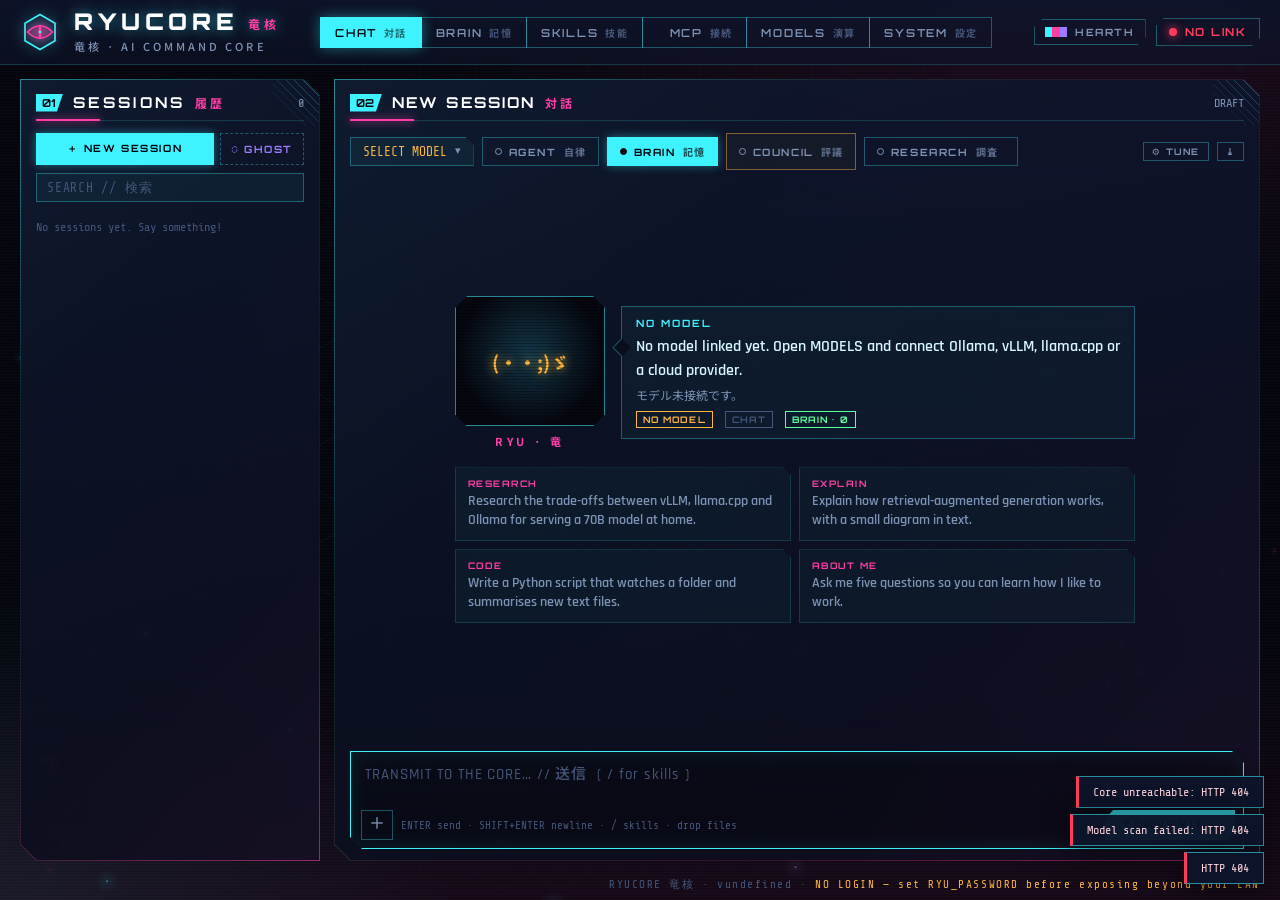
==== commit a15ab43c: "prompt injection protection, themes and research-brief" ====
--- a/app/static/index.html
+++ b/app/static/index.html
@@ -13,6 +13,7 @@
 <script>try{var t=new URLSearchParams(location.search).get('theme')||localStorage.getItem('ryucore.theme');if(t&&t!=='hearth')document.documentElement.dataset.theme=t}catch(e){}</script>
 </head>
 <body class="app">
+<canvas id="bgfx" aria-hidden="true"></canvas>
 <div class="bg-hex" aria-hidden="true"></div>
 <div class="bg-scan" aria-hidden="true"></div>
 
@@ -53,6 +54,7 @@
       <div class="theme-menu" id="themeMenu" hidden></div>
     </div>
     <div class="link" id="link" title="Event link to the core"><i></i><span>NO LINK</span></div>
+    <button class="tbtn nav-btn" id="navBtn" type="button" aria-controls="viewNav" aria-expanded="false" aria-label="Menu"><span class="burger" aria-hidden="true"><i></i><i></i><i></i></span></button>
   </div>
 </header>
 
@@ -79,6 +81,7 @@
       <button class="tgl mode" id="agentTgl" type="button" aria-pressed="false" title="Agent mode: tools, MCP, skills (A)"><span class="sw-dot"></span>AGENT<em>自律</em></button>
       <button class="tgl mode on" id="brainTgl" type="button" aria-pressed="true" title="Brain: recall and learn memories in this session (B)"><span class="sw-dot"></span>BRAIN<em>記憶</em></button>
       <button class="tgl mode council" id="councilTgl" type="button" aria-pressed="false" title="Council: several models answer and vote (C)"><span class="sw-dot"></span>COUNCIL<em>評議</em></button>
+      <button class="tgl mode research" id="researchTgl" type="button" aria-pressed="false" aria-haspopup="true" title="Deep research: plan, search, read and reflect over many pages, then write a cited report"><span class="sw-dot"></span>RESEARCH<em>調査</em><span class="rs-depth" id="researchDepth"></span></button>
       <span class="sp"></span>
       <button class="tgl sm" id="sysBtn" type="button" title="Session prompt and temperature">⚙ TUNE</button>
       <button class="tgl sm" id="exportBtn" type="button" title="Export this session">⤓</button>
@@ -196,6 +199,10 @@
         <label>ANTHROPIC MAX TOKENS<input type="number" id="sAnth" min="256" max="128000"></label>
         <label>AUTO TITLES<select id="sTitle"><option value="1">ON — the model names sessions</option><option value="0">OFF</option></select></label>
       </div>
+      <div class="two">
+        <label>REASONING CAP (CHARS, 0 = OFF)<input type="number" id="sRCap" min="0" max="2000000" step="1000"></label>
+        <label>REASONING LOOP GUARD<select id="sRLoop"><option value="1">ON — stop a reply that repeats itself</option><option value="0">OFF</option></select></label>
+      </div>
       <div class="row"><span class="sp"></span><button class="tgl on" type="submit">SAVE DIRECTIVES</button></div>
     </form>
   </section>
@@ -203,15 +210,35 @@
     <section class="panel">
       <div class="ph"><span class="no">02</span><h2>THEME</h2><span class="jp">配色</span></div>
       <div class="sb-themes" id="themeGrid"></div>
+      <div class="sb-btns"><button class="tgl" id="forgeNew" type="button">✦ NEW THEME</button><button class="tgl" id="forgeEdit" type="button">✎ EDIT CURRENT</button></div>
       <div class="sb-tgl">Boot intro <button class="tgl sm" id="bootTgl" type="button">ON</button></div>
-    </section>
-    <section class="panel">
-      <div class="ph"><span class="no">03</span><h2>CORE STATUS</h2><span class="jp">状態</span></div>
+      <div class="sb-tgl">Moving background <button class="tgl sm" id="fxTgl" type="button">ON</button></div>
+      <div class="sb-tgl">Background effect <select id="fxSel" aria-label="Background effect"></select></div>
+      <div class="sb-tgl">Density <input type="range" id="fxDensity" min="0.2" max="3" step="0.1" aria-label="Background density"></div>
+      <div class="sb-tgl">Speed <input type="range" id="fxSpeed" min="0.2" max="3" step="0.1" aria-label="Background speed"></div>
+      <p class="hint">Saved in this browser. Your own themes keep the effect set in the forge.</p>
+    </section>
+    <section class="panel">
+      <div class="ph"><span class="no">03</span><h2>WEB GUARD</h2><span class="jp">防壁</span></div>
+      <p class="hint">A safety net against prompt injection: text on web pages that tries to give the agent orders.
+        Hidden page text is stripped, content is fenced as untrusted data and scanned, and risky actions afterwards need your OK.</p>
+      <div class="set-row"><div><b>Mode</b><small id="gModeHint"></small></div>
+        <select id="gMode" aria-label="Guard mode"><option value="standard">STANDARD</option><option value="strict">STRICT</option><option value="off">OFF</option></select></div>
+      <div class="set-row"><div><b>Checker model</b><small>Double-checks flagged pages, so articles that only discuss injection aren't treated as attacks. Empty = heuristics only.</small></div><button class="model-btn" id="gModel" type="button"></button></div>
+    </section>
+    <section class="panel">
+      <div class="ph"><span class="no">04</span><h2>DEEP RESEARCH</h2><span class="jp">調査</span></div>
+      <div class="set-row"><div><b>Research model</b><small>Plans, takes notes, reflects and writes the report. Empty = the session's model.</small></div><button class="model-btn" id="rModel" type="button"></button></div>
+      <div class="set-row"><div><b>Parallel page reads</b><small>Pages read at once. Lower it for a single local GPU.</small></div><input type="number" id="rPar" min="1" max="8"></div>
+      <div class="rs-depths" id="rDepths"></div>
+    </section>
+    <section class="panel">
+      <div class="ph"><span class="no">05</span><h2>CORE STATUS</h2><span class="jp">状態</span></div>
       <dl class="sb-kv" id="sysInfo"></dl>
       <button class="tgl sb-wide" id="logoutBtn" type="button" hidden>LOG OUT</button>
     </section>
     <section class="panel">
-      <div class="ph"><span class="no">04</span><h2>KEYS</h2><span class="jp">操作</span></div>
+      <div class="ph"><span class="no">06</span><h2>KEYS</h2><span class="jp">操作</span></div>
       <div class="keys">
         <kbd>Alt N</kbd><span>New session</span><kbd>Alt G</kbd><span>New ghost session (no brain)</span>
         <kbd>/</kbd><span>Skill menu (in the composer)</span><kbd>Esc</kbd><span>Stop generating / close</span>
@@ -233,6 +260,7 @@
 <footer class="foot" id="foot">RYUCORE 竜核 · <span id="footInfo">connecting</span></footer>
 
 <script src="md.js"></script>
+<script src="fx.js"></script>
 <script src="ui.js"></script>
 <script src="app.js"></script>
 </body>
--- a/app/static/style.css
+++ b/app/static/style.css
@@ -236,9 +236,15 @@
   border: 1px solid var(--line-2); font: 700 10px var(--f-disp); letter-spacing: .16em; color: var(--dim);
   clip-path: polygon(8px 0, 100% 0, 100% calc(100% - 8px), calc(100% - 8px) 100%, 0 100%, 0 8px); }
 .tbtn:hover, .tbtn[aria-expanded="true"] { color: var(--text); border-color: var(--a1); }
+.burger { display: grid; gap: 4px; width: 18px; }
+.burger i { display: block; height: 2px; background: currentColor; transition: transform .2s, opacity .2s; }
+.nav-btn[aria-expanded="true"] { color: var(--a1); border-color: var(--a1); }
+.nav-btn[aria-expanded="true"] .burger i:nth-child(1) { transform: translateY(6px) rotate(45deg); }
+.nav-btn[aria-expanded="true"] .burger i:nth-child(2) { opacity: 0; }
+.nav-btn[aria-expanded="true"] .burger i:nth-child(3) { transform: translateY(-6px) rotate(-45deg); }
 .sw { display: inline-flex; width: 22px; height: 10px; flex: none; }
 .sw i { flex: 1; }
-.theme-menu { position: absolute; right: 0; top: calc(100% + 6px); z-index: 50; min-width: 210px; padding: 6px; max-height: calc(100vh - 90px); overflow-y: auto;
+.theme-menu { position: absolute; right: 0; top: calc(100% + 6px); z-index: 50; min-width: 210px; padding: 6px; max-height: calc(var(--app-h, 100svh) - 90px); overflow-y: auto;
   background: rgba(var(--s-rgb), .98); border: 1px solid var(--a1-d); box-shadow: 0 10px 40px rgba(0, 0, 0, .6); }
 .theme-menu button { cursor: pointer; display: flex; align-items: center; gap: 10px; width: 100%; padding: 8px 10px;
   background: transparent; border: 0; text-align: left; font: 700 11px var(--f-disp); letter-spacing: .14em; color: var(--dim); }
@@ -334,7 +340,7 @@
 /* modal */
 .modal { position: fixed; inset: 0; z-index: 80; display: grid; place-items: center; padding: 16px; background: rgba(0, 0, 0, .6); }
 .modal[hidden] { display: none; }
-.modal-box { width: min(560px, 100%); max-height: calc(100vh - 32px); display: flex; flex-direction: column;
+.modal-box { width: min(560px, 100%); max-height: calc(var(--app-h, 100svh) - 32px); display: flex; flex-direction: column;
   background: rgba(var(--s-rgb), .99); border: 1px solid var(--a1-d); clip-path: var(--chamfer);
   box-shadow: 0 20px 80px rgba(0, 0, 0, .7), 0 0 30px rgba(var(--a1-rgb), .12); animation: panelIn .35s cubic-bezier(.2, .8, .2, 1); }
 .modal.wide .modal-box { width: min(1000px, 100%); }
@@ -400,7 +406,11 @@
 button { cursor: pointer; }
 textarea, select { font: inherit; color: inherit; }
 .tgl:hover:not(.on):not(:disabled) { color: var(--text); border-color: var(--a1-d); }
-body.app { height: 100vh; height: 100dvh; display: flex; flex-direction: column; overflow: hidden; }
+/* the app is exactly the visible height: min-height must be reset, or the base 100vh (= the *largest* viewport, toolbars
+   hidden) wins over height and pushes the composer / page bottoms under the browser toolbar on phones */
+body.app { min-height: 0; height: 100vh; height: 100svh; height: var(--app-h, 100svh); display: flex; flex-direction: column; overflow: hidden;
+  padding-bottom: env(safe-area-inset-bottom); }
+body.app.kb-open { padding-bottom: 0; }
 .sr { position: absolute; width: 1px; height: 1px; overflow: hidden; clip: rect(0 0 0 0); }
 
 /* brand mark: a dragon's eye inside the core hex */
@@ -546,6 +556,13 @@
 .tool { border-left: 2px solid var(--sc, var(--line)); }
 .tool.run { --sc: var(--amber); } .tool.ok { --sc: var(--green); } .tool.bad { --sc: var(--red); }
 .tool.run .tst { animation: blink 1s steps(2) infinite; }
+.tool.ask { --sc: var(--a2); } .tool.ask .tst { animation: blink 1s steps(2) infinite; }
+/* approval prompt for destructive MCP tools 承認 */
+.t-appr { display: flex; flex-wrap: wrap; align-items: center; gap: 8px; margin: 6px 0 10px; padding: 10px 12px;
+  border: 1px solid rgba(var(--a2-rgb), .55); border-left: 3px solid var(--a2); background: rgba(var(--a2-rgb), .07); }
+.t-appr span { flex: 1 1 260px; font: 600 14px/1.4 var(--f-ui); color: var(--text); }
+.t-appr span b { display: block; font: 700 10px var(--f-disp); letter-spacing: .18em; color: var(--a2); margin-bottom: 2px; }
+.t-appr button:disabled { opacity: .5; cursor: wait; }
 .tool .in label { display: block; font: 700 9px var(--f-disp); letter-spacing: .16em; color: var(--faint); margin: 2px 0 4px; }
 .tool .in label + pre { margin-bottom: 8px; }
 .tool pre, .md pre { margin: 0; padding: 8px 10px; max-height: 320px; overflow: auto; font: 12px/1.5 var(--f-mono); color: var(--text);
@@ -620,7 +637,7 @@
 .send.stop { background: var(--red); border-color: var(--red); color: #fff; box-shadow: 0 0 14px rgba(255, 59, 92, .45); }
 
 /* ── popovers (model picker, slash menu, menus) ── */
-.pop { position: fixed; z-index: 85; min-width: 260px; max-width: min(460px, calc(100vw - 24px)); max-height: min(520px, calc(100vh - 80px));
+.pop { position: fixed; z-index: 85; min-width: 260px; max-width: min(460px, calc(100vw - 24px)); max-height: min(520px, calc(var(--app-h, 100svh) - 80px));
   display: flex; flex-direction: column; background: rgba(var(--s-rgb), .985); border: 1px solid var(--a1-d);
   box-shadow: 0 14px 50px rgba(0, 0, 0, .65), 0 0 24px rgba(var(--a1-rgb), .1); animation: panelIn .2s ease; }
 .pop[hidden] { display: none; }
@@ -751,10 +768,10 @@
 
 /* lightbox */
 .lightbox { position: fixed; inset: 0; z-index: 95; display: grid; place-items: center; background: rgba(0, 0, 0, .85); cursor: zoom-out; }
-.lightbox img { max-width: 94vw; max-height: 92vh; border: 1px solid var(--a1-d); }
+.lightbox img { max-width: 94vw; max-height: calc(var(--app-h, 100svh) * .92); border: 1px solid var(--a1-d); }
 
 /* responsive */
-.sess-toggle, .sess-close, .gb-short { display: none; }
+.sess-toggle, .sess-close, .gb-short, .nav-btn { display: none; }
 @media (max-width: 1100px) {
   .page-2 { grid-template-columns: minmax(0, 1fr); }
   .vtab em { display: none; }
@@ -794,11 +811,9 @@
   .g-form .two { grid-template-columns: 1fr; }
 }
 
-/* ═════ phone 携帯 — bottom tab bar, one-thumb chat, sheets instead of floating dialogs ═════ */
+/* ═════ phone 携帯 — ☰ section menu, one-thumb chat, sheets instead of floating dialogs ═════ */
 @media (max-width: 700px) {
-  :root { --navh: 54px; --cut: 12px; }
-  body.app { padding-bottom: calc(var(--navh) + env(safe-area-inset-bottom)); }
-  body.app.typing { padding-bottom: 0; }
+  :root { --cut: 12px; }
 
   /* header: brand + controls in one slim row */
   .r-top { grid-template-columns: minmax(0, 1fr) auto; gap: 10px;
@@ -809,23 +824,18 @@
   .hud-ctl { gap: 8px; }
   .tbtn, .link { min-height: 34px; }
 
-  /* section tabs move to a bottom bar: all six always visible */
-  .views { position: fixed; z-index: 40; left: 0; right: 0; bottom: 0; display: grid; grid-template-columns: repeat(6, minmax(0, 1fr));
-    overflow: visible; height: calc(var(--navh) + env(safe-area-inset-bottom));
-    padding: 0 env(safe-area-inset-right) env(safe-area-inset-bottom) env(safe-area-inset-left);
-    background: linear-gradient(180deg, rgba(var(--s-rgb), .97), rgba(var(--s-rgb), .995)); border-top: 1px solid var(--line-2);
-    box-shadow: 0 -10px 30px rgba(0, 0, 0, .45); -webkit-backdrop-filter: blur(8px); backdrop-filter: blur(8px); }
-  body.typing .views { display: none; }
-  .vtab { flex-direction: column; align-items: center; justify-content: center; gap: 3px; min-width: 0; height: var(--navh);
-    margin: 0; padding: 0 2px; border: 0; border-left: 1px solid var(--line); font-size: 9px; letter-spacing: .1em; }
-  .vtab:first-child { border-left: 0; }
-  .vtab b { max-width: 100%; overflow: hidden; text-overflow: clip; white-space: nowrap; font-weight: 700; }
-  .vtab em { display: block; font-size: 10px; letter-spacing: .1em; }
-  .vtab::before { content: ""; position: absolute; left: 18%; right: 18%; top: 0; height: 2px; background: transparent; }
-  .vtab.on { color: var(--a1); background: linear-gradient(180deg, rgba(var(--a1-rgb), .2), rgba(var(--a1-rgb), .04)); box-shadow: none; }
-  .vtab.on::before { background: var(--a1); box-shadow: 0 0 10px var(--a1); }
+  /* section tabs fold into a ☰ dropdown under the header */
+  .nav-btn { display: inline-flex; justify-content: center; width: 40px; padding: 0; }
+  .views { position: absolute; z-index: 55; top: calc(100% + 1px); right: calc(8px + env(safe-area-inset-right)); left: auto;
+    display: none; flex-direction: column; flex-wrap: nowrap; width: min(260px, calc(100vw - 16px)); padding: 6px; overflow: visible;
+    background: rgba(var(--s-rgb), .98); border: 1px solid var(--a1-d); box-shadow: 0 10px 40px rgba(0, 0, 0, .6); }
+  body.nav-open .views { display: flex; animation: navIn .18s ease-out; }
+  .vtab { flex: none; justify-content: flex-start; align-items: center; gap: 10px; width: 100%; margin: 0; padding: 12px 12px;
+    border: 0; border-left: 2px solid transparent; font-size: 12px; letter-spacing: .16em; text-align: left; }
+  .vtab em { display: block; margin-left: auto; font-size: 11px; }
+  .vtab.on { color: var(--a1); background: rgba(var(--a1-rgb), .1); border-left-color: var(--a1); box-shadow: none; }
   .vtab.on em { color: var(--a2); }
-  .vtab .dot { position: absolute; top: 8px; right: calc(50% - 22px); }
+  .vtab .dot { order: 2; }
 
   /* layout density */
   .chat-view { padding: 8px 8px 6px; }
@@ -848,12 +858,13 @@
   .sess-toggle[aria-expanded="true"] { color: var(--bg); background: var(--a1); border-color: var(--a1); }
 
   /* chat toolbar: model + tune + export on top, the three modes as equal switches below */
-  .c-bar { display: grid; grid-template-columns: repeat(6, minmax(0, 1fr)); gap: 6px; margin-bottom: 8px; }
+  .c-bar { display: grid; grid-template-columns: repeat(12, minmax(0, 1fr)); gap: 6px; margin-bottom: 8px; }
   .c-bar .sp { display: none; }
-  #modelBtn { grid-column: 1 / 5; max-width: none; width: 100%; }
-  #sysBtn { grid-column: 5; } #exportBtn { grid-column: 6; }
-  #sysBtn, #exportBtn { padding: 0 2px; justify-content: center; white-space: nowrap; letter-spacing: .06em; }
-  .c-bar .mode { grid-row: 2; grid-column: span 2; justify-content: center; padding: 7px 4px; }
+  #modelBtn { grid-column: 1 / 9; max-width: none; width: 100%; }
+  #sysBtn { grid-column: 9 / 11; } #exportBtn { grid-column: 11 / 13; }
+  #sysBtn, #exportBtn { margin: 0; padding: 0 2px; justify-content: center; white-space: nowrap; letter-spacing: .06em; }
+  .c-bar .mode { grid-row: 2; grid-column: span 3; justify-content: center; padding: 7px 2px; gap: 4px; letter-spacing: .08em; min-width: 0; overflow: hidden; }
+  .c-bar .mode .rs-depth { display: none; }
   .ghost-banner { margin-bottom: 8px; padding: 5px 10px; font-size: 11px; }
   .ghost-banner b { font-size: 10px; }
 
@@ -897,7 +908,7 @@
 
   /* dialogs become bottom sheets */
   .modal { padding: 0; place-items: end stretch; }
-  .modal-box, .modal.wide .modal-box, .modal.sm .modal-box { width: 100%; max-height: calc(100dvh - 12px - env(safe-area-inset-top));
+  .modal-box, .modal.wide .modal-box, .modal.sm .modal-box { width: 100%; max-height: calc(var(--app-h, 100svh) - 12px - env(safe-area-inset-top));
     clip-path: polygon(var(--cut) 0, calc(100% - var(--cut)) 0, 100% var(--cut), 100% 100%, 0 100%, 0 var(--cut));
     border-bottom: 0; animation: sheetIn .3s cubic-bezier(.2, .8, .2, 1); }
   .modal-box > header { padding: 10px 12px 10px 16px; }
@@ -908,8 +919,7 @@
   .logbox { height: 60dvh; }
 
   .pop { max-width: calc(100vw - 16px); }
-  .toasts { left: 12px; right: 12px; bottom: calc(var(--navh) + env(safe-area-inset-bottom) + 10px); align-items: center; }
-  body.typing .toasts { bottom: 10px; }
+  .toasts { left: 12px; right: 12px; bottom: calc(env(safe-area-inset-bottom) + 80px); align-items: center; }
   .toast { max-width: 100%; }
   body[data-view="chat"] .foot { display: none; }
   .foot { padding: 4px 12px 6px; }
@@ -949,18 +959,17 @@
   .page { padding: 8px 12px 12px; }
   body[data-view="chat"] .foot { display: none; }
   .modal { padding: 6px; }
-  .modal-box { max-height: calc(100dvh - 12px); }
+  .modal-box { max-height: calc(var(--app-h, 100svh) - 12px); }
 }
 @media (max-width: 700px) and (max-height: 500px) {
-  :root { --navh: 42px; }
-  .vtab em { display: none; }
+  .vtab { padding: 9px 12px; }
   .r-top { padding-top: calc(5px + env(safe-area-inset-top)); padding-bottom: 5px; }
 }
 @media (max-width: 380px) {
-  .vtab { font-size: 8px; letter-spacing: .06em; }
   #chatMeta { display: none; }
   .r-top .logo { font-size: 16px; letter-spacing: .14em; }
 }
+@keyframes navIn { from { transform: translateY(-6px); opacity: 0; } }
 @keyframes sheetIn { from { transform: translateY(40px); opacity: 0; } }
 
 /* touch: no hover zoom on inputs (iOS zooms below 16px) and finger-sized targets */
@@ -987,3 +996,111 @@
   .cchip button { padding: 4px 8px; font-size: 14px; }
   .w-sugg button { padding: 12px; }
 }
+
+/* ═════ v1.1: animated background 背景 ═════ */
+#bgfx { position: fixed; inset: 0; width: 100vw; height: 100vh; pointer-events: none; z-index: 0; }
+#bgfx[hidden] { display: none; }
+.bar { height: 5px; background: rgba(var(--a1-rgb), .1); overflow: hidden; }
+.bar i { display: block; height: 100%; width: var(--w, 0); background: var(--a1); box-shadow: 0 0 8px var(--a1); transition: width .4s ease; }
+.sb-tgl select, .sb-tgl input[type=range] { max-width: 180px; }
+.sb-tgl select { padding: 4px 8px; background: rgba(0, 0, 0, .3); border: 1px solid var(--line-2); color: var(--text); font: 11px var(--f-mono); }
+.sb-tgl select option { background: var(--bg2); }
+input[type=range] { accent-color: var(--a1); }
+
+/* ═════ deep research 調査 ═════ */
+.mode.research.on { background: var(--a3); border-color: var(--a3); box-shadow: 0 0 10px rgba(var(--a3-rgb), .45); }
+.rs-depth:not(:empty) { font: 700 8px var(--f-disp); letter-spacing: .1em; padding: 0 4px; border: 1px solid currentColor; opacity: .85; }
+.bdg.b-research { color: var(--a3); }
+.rs-card { border: 1px solid rgba(var(--a3-rgb), .5); background: rgba(var(--a3-rgb), .04); padding: 10px 12px; display: grid; gap: 8px; min-width: 0; }
+.rs-head { display: flex; align-items: center; gap: 10px; font: 700 11px var(--f-disp); letter-spacing: .18em; color: var(--a3); min-width: 0; }
+.rs-head em { font: 700 10px var(--f-jp); font-style: normal; color: var(--faint); }
+.rs-head .ph-s { margin-left: auto; font: 10px var(--f-mono); color: var(--dim); letter-spacing: .06em; white-space: nowrap; overflow: hidden; text-overflow: ellipsis; min-width: 0; }
+.rs-steps { display: flex; flex-wrap: wrap; align-items: center; gap: 4px 6px; font: 700 9px var(--f-disp); letter-spacing: .14em; color: var(--faint); }
+.rs-steps span em { font: 9px var(--f-jp); font-style: normal; margin-left: 3px; opacity: .7; }
+.rs-steps span.ok { color: var(--green); } .rs-steps span.go { color: var(--a3); animation: blink 1s steps(2) infinite; }
+.rs-steps i { font-style: normal; color: var(--faint); opacity: .6; }
+.rs-bar i { background: linear-gradient(90deg, var(--a3), var(--a1)); box-shadow: 0 0 8px var(--a3); }
+.rs-card.done .rs-bar i { background: var(--green); box-shadow: 0 0 6px var(--green); }
+.rs-warn { padding: 6px 10px; border-left: 3px solid var(--amber); background: rgba(255, 182, 62, .08); font: 12px/1.4 var(--f-mono); color: var(--text); }
+.rs-fold > .in { max-height: 460px; overflow-y: auto; scrollbar-width: thin; }
+.rs-goal { margin: 0 0 6px; font: 600 14px/1.4 var(--f-ui); color: var(--text); }
+.rs-fold ol { margin: 0; padding-left: 20px; font: 13px/1.5 var(--f-ui); color: var(--dim); }
+.rs-dim { margin: 0; font: 12px var(--f-mono); color: var(--faint); }
+.rs-round + .rs-round { margin-top: 10px; padding-top: 8px; border-top: 1px dashed var(--line); }
+.rs-round h6 { margin: 0 0 5px; font: 700 10px var(--f-disp); letter-spacing: .16em; color: var(--a3); }
+.rs-round h6 em { font: 9px var(--f-jp); font-style: normal; color: var(--faint); margin-left: 6px; }
+.rs-round .chips { display: flex; flex-wrap: wrap; gap: 4px; margin-bottom: 6px; }
+.rs-srcs { list-style: none; margin: 0; padding: 0; display: grid; gap: 4px; }
+.rs-src { display: grid; grid-template-columns: 22px 14px minmax(0, 1fr); gap: 6px; align-items: start; padding: 4px 6px; border: 1px solid var(--line); background: rgba(0, 0, 0, .15); }
+.rs-src .n { font: 700 9px/16px var(--f-disp); color: var(--bg); background: var(--a3); text-align: center; }
+.rs-src .ic { font: 12px/16px var(--f-mono); color: var(--faint); text-align: center; }
+.rs-src.st-read .ic { color: var(--green); } .rs-src.st-reading .ic { color: var(--a1); animation: blink 1s steps(2) infinite; }
+.rs-src.st-failed .ic { color: var(--red); } .rs-src.st-flagged { border-color: rgba(255, 182, 62, .55); } .rs-src.st-flagged .ic { color: var(--amber); }
+.rs-src.st-irrelevant, .rs-src.st-skipped, .rs-src.st-failed { opacity: .6; }
+.rs-src a { font: 600 13px var(--f-ui); color: var(--text); text-decoration: none; overflow-wrap: anywhere; }
+.rs-src a:hover { color: var(--a1); text-decoration: underline; }
+.rs-src small { display: block; font: 10px var(--f-mono); color: var(--faint); }
+.rs-src p { margin: 3px 0 0; font: 12px/1.4 var(--f-ui); color: var(--dim); }
+.rs-facts { margin: 3px 0 0; padding-left: 16px; font: 12px/1.4 var(--f-ui); color: var(--dim); }
+.rs-ref { margin-top: 6px; display: flex; flex-wrap: wrap; gap: 4px 10px; font: 12px/1.4 var(--f-ui); color: var(--dim); }
+.rs-ref b { font: 700 9px/1.6 var(--f-disp); letter-spacing: .14em; color: var(--a1); }
+.rs-ref span::before { content: "◇ "; color: var(--a3); }
+.md a.cite { font: 700 11px var(--f-mono); color: var(--a3); text-decoration: none; vertical-align: super; line-height: 0; margin-left: 1px; }
+.md a.cite:hover { color: var(--a1); }
+.md a.cite.flag { color: var(--amber); }
+.rs-depths { margin-top: 10px; display: grid; gap: 4px; }
+.rs-dh, .rs-dr { display: grid; grid-template-columns: 1.3fr repeat(4, minmax(0, 1fr)); gap: 6px; align-items: center; }
+.rs-dh span { font: 700 8px var(--f-disp); letter-spacing: .12em; color: var(--faint); }
+.rs-dr b { font: 700 10px var(--f-disp); letter-spacing: .14em; }
+.rs-dr b em { font: 9px var(--f-jp); font-style: normal; color: var(--faint); margin-left: 4px; }
+.rs-dr input { width: 100%; padding: 4px 6px; background: rgba(0, 0, 0, .3); border: 1px solid var(--line-2); font: 12px var(--f-mono); outline: 0; }
+.rs-dr input:focus { border-color: var(--a1); }
+#v-system .set-row select { padding: 5px 8px; background: rgba(0, 0, 0, .3); border: 1px solid var(--line-2); color: var(--text); font: 12px var(--f-mono); }
+
+/* ═════ web guard 防壁 ═════ */
+.gbadge { flex: none; font: 700 8px/1.6 var(--f-disp); letter-spacing: .12em; padding: 0 5px; border: 1px solid currentColor; white-space: nowrap; }
+.gbadge.high { color: var(--amber); animation: blink 1.4s steps(2) 3; } .gbadge.low { color: var(--a3); }
+.rs-src .gbadge { display: inline-block; margin-top: 3px; }
+.tool.flagged { border-left-color: var(--amber); }
+.gdetail { margin: 0 0 8px; padding: 6px 8px; border: 1px dashed rgba(255, 182, 62, .5); background: rgba(255, 182, 62, .05); font: 12px/1.45 var(--f-mono); color: var(--dim); }
+.gdetail label { color: var(--amber) !important; }
+.gdetail p { margin: 2px 0; }
+.gdetail ul { margin: 4px 0 0; padding-left: 16px; }
+.gdetail li b { color: var(--amber); font-weight: 400; margin-right: 6px; }
+.g-hold { margin: 0 0 8px; font: 12px var(--f-mono); color: var(--a3); }
+.t-appr.guard { border-color: var(--amber); }
+.t-appr.guard span b { color: var(--amber); }
+
+/* ═════ theme forge 配色工房 ═════ */
+.theme-menu button .cust, .sb-themes button .cust { font-style: normal; color: var(--a2); margin-left: 4px; }
+.theme-menu .forge-btn { margin-top: 4px; border-top: 1px dashed var(--line) !important; color: var(--a2); }
+/* the editor docks to the side with a light backdrop, so the live preview stays visible */
+.modal.forge-modal { place-items: stretch end; background: rgba(0, 0, 0, .18); }
+.modal.forge-modal .modal-box { width: min(520px, 100%); max-height: none; height: calc(var(--app-h, 100svh) - 32px); }
+.modal.forge-modal .modal-body { overflow-y: auto; }
+.forge .fg-cols { display: grid; grid-template-columns: 1fr 1fr; gap: 6px; }
+.fg-c { display: grid !important; grid-template-columns: 34px minmax(0, 1fr); grid-template-rows: auto auto; gap: 2px 8px; align-items: center; padding: 5px 6px;
+  border: 1px solid var(--line); background: rgba(0, 0, 0, .15); cursor: pointer; }
+.fg-c input[type=color] { grid-row: span 2; width: 34px; height: 34px; padding: 0; border: 1px solid var(--line-2); background: none; cursor: pointer; }
+.fg-c span b { display: block; font: 700 9px var(--f-disp); letter-spacing: .14em; color: var(--text); }
+.fg-c span small { display: block; font: 10px var(--f-ui); color: var(--faint); letter-spacing: 0; white-space: nowrap; overflow: hidden; text-overflow: ellipsis; }
+.fg-c .hex { grid-column: 2; width: 100%; padding: 2px 6px !important; font: 11px var(--f-mono) !important; }
+.fg-fx > label { display: grid; gap: 4px; font: 700 10px var(--f-disp); letter-spacing: .16em; color: var(--faint); }
+.fg-fx input[type=range] { padding: 0 !important; background: none !important; border: 0 !important; }
+.fg-fx { display: grid; grid-template-columns: 1.4fr 1fr 1fr 1fr; gap: 8px; align-items: end; }
+.fg-fx output { color: var(--a1); font: 10px var(--f-mono); margin-left: 4px; }
+.fg-prev { padding: 10px 12px; border: 1px solid var(--line-2); background: linear-gradient(180deg, rgba(var(--s-rgb), .94), var(--panel)); clip-path: var(--chamfer); }
+.fg-ph { display: flex; align-items: center; gap: 8px; padding-bottom: 6px; margin-bottom: 8px; border-bottom: 1px solid var(--line); }
+.fg-ph .no { font: 700 10px var(--f-disp); color: var(--bg); background: var(--a1); padding: 1px 7px 1px 5px; }
+.fg-ph b { font: 700 12px var(--f-disp); letter-spacing: .2em; color: var(--text); }
+.fg-ph em { font: 700 11px var(--f-jp); font-style: normal; color: var(--a2); }
+.fg-row { display: flex; flex-wrap: wrap; gap: 6px; align-items: center; }
+.fg-row .tgl { cursor: default; }
+.fg-msg { margin: 8px 0 0; font: 13px var(--f-ui); color: var(--text); }
+@media (max-width: 700px) {
+  .modal.forge-modal { place-items: end stretch; }
+  .modal.forge-modal .modal-box { height: auto; max-height: 72vh; }
+  .forge .fg-cols { grid-template-columns: 1fr; }
+  .fg-fx { grid-template-columns: 1fr 1fr; }
+  .rs-dh, .rs-dr { grid-template-columns: 1fr repeat(4, minmax(0, 1fr)); gap: 4px; }
+}
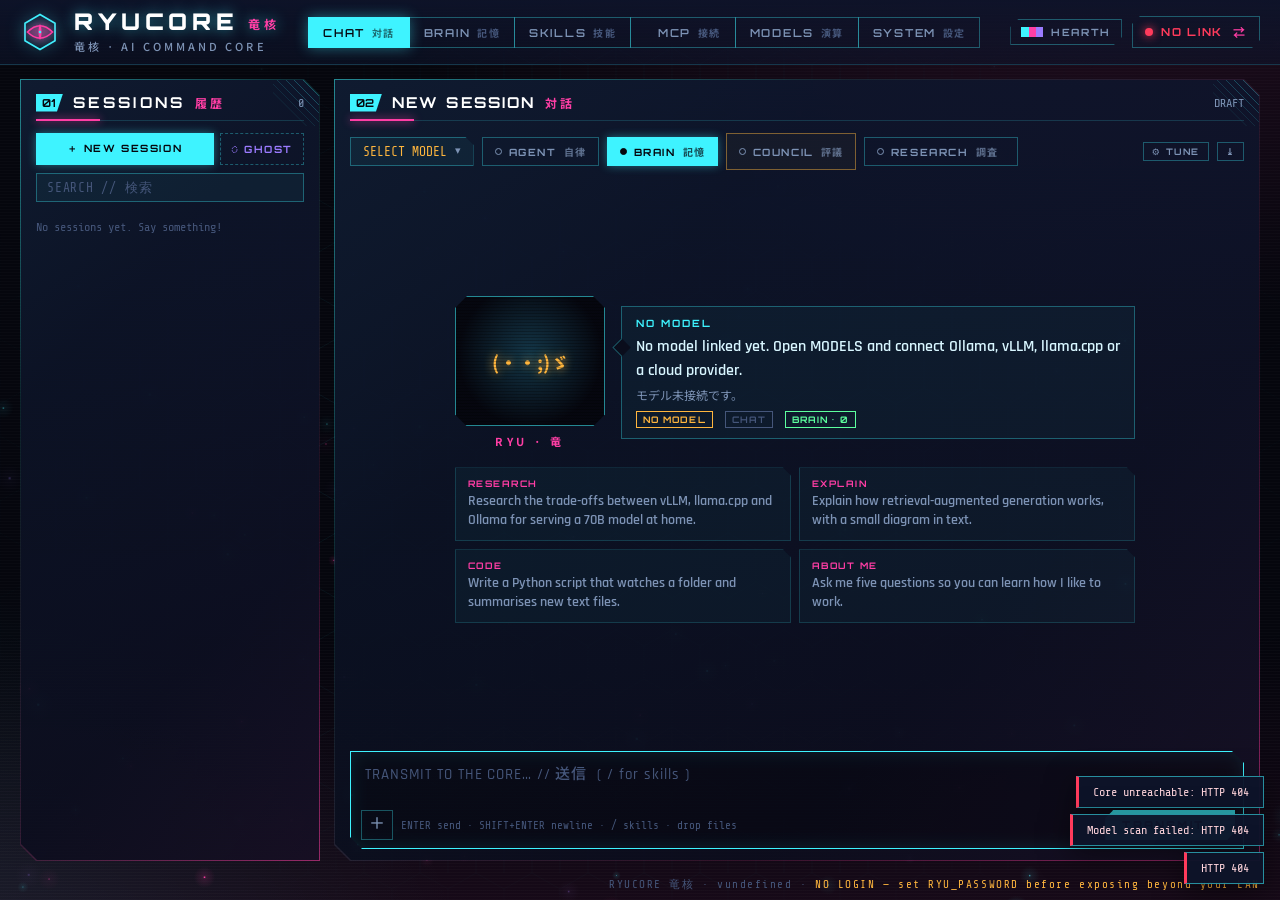
==== commit 65027297: "quick fix" ====
--- a/app/static/index.html
+++ b/app/static/index.html
@@ -53,7 +53,7 @@
       </button>
       <div class="theme-menu" id="themeMenu" hidden></div>
     </div>
-    <div class="link" id="link" title="Event link to the core"><i></i><span>NO LINK</span></div>
+    <a class="link" id="link" href="companion/" title="Open Companion 伴侶"><i></i><span>NO LINK</span><b class="lk-go" aria-hidden="true">⇄</b></a>
     <button class="tbtn nav-btn" id="navBtn" type="button" aria-controls="viewNav" aria-expanded="false" aria-label="Menu"><span class="burger" aria-hidden="true"><i></i><i></i><i></i></span></button>
   </div>
 </header>
@@ -207,6 +207,22 @@
     </form>
   </section>
   <div style="display:grid;gap:16px">
+    <section class="panel comp-only" id="profilePanel" hidden>
+      <div class="ph"><span class="no">00</span><h2>COMPANION</h2><span class="jp">伴侶</span></div>
+      <form class="g-form" id="profileForm">
+        <div class="pf-top">
+          <button class="pf-ava" id="pfAva" type="button" title="Choose a profile picture"></button>
+          <div class="pf-side">
+            <label>NAME<input id="pfName" maxlength="40" placeholder="Companion" autocomplete="off"></label>
+            <div class="row"><button class="tgl sm" id="pfPick" type="button">⤒ PICTURE</button><button class="tgl sm" id="pfClear" type="button">✕ REMOVE</button></div>
+            <input type="file" id="pfFile" accept="image/png,image/jpeg,image/webp,image/gif" hidden>
+          </div>
+        </div>
+        <label>PERSONA<textarea id="pfPersona" rows="6" placeholder="Who your companion is: personality, how they talk, your history together, things they care about…"></textarea></label>
+        <div class="row"><span class="sp"></span><button class="tgl on" type="submit">SAVE COMPANION</button></div>
+      </form>
+      <p class="hint">The picture shows beside every message. Chats, memories and settings here are kept apart from RyuCore; model providers and MCP servers are shared.</p>
+    </section>
     <section class="panel">
       <div class="ph"><span class="no">02</span><h2>THEME</h2><span class="jp">配色</span></div>
       <div class="sb-themes" id="themeGrid"></div>
--- a/app/static/style.css
+++ b/app/static/style.css
@@ -165,6 +165,10 @@
 .link i { width: 8px; height: 8px; border-radius: 50%; background: currentColor; box-shadow: 0 0 10px currentColor; animation: blink 1s steps(2) infinite; }
 .link.on { color: var(--green); }
 .link.on i { animation: pulse 2s ease-in-out infinite; }
+a.link { text-decoration: none; cursor: pointer; transition: background .15s, border-color .15s; }
+a.link:hover, a.link:focus-visible { background: rgba(var(--a1-rgb), .1); border-color: var(--a1); }
+.lk-go { font: 700 12px var(--f-ui); color: var(--a2); margin-left: 2px; transition: transform .2s; }
+a.link:hover .lk-go { transform: rotate(180deg); }
 @keyframes pulse { 50% { opacity: .4; } }
 /* ── panel ── */
 .panel {
@@ -1104,3 +1108,28 @@
   .fg-fx { grid-template-columns: 1fr 1fr; }
   .rs-dh, .rs-dr { grid-template-columns: 1fr repeat(4, minmax(0, 1fr)); gap: 4px; }
 }
+
+/* ── Companion 伴侶: avatar beside its messages, profile editor ── */
+.msg.ai.has-ava { display: grid; grid-template-columns: 44px minmax(0, 1fr); column-gap: 10px; }
+.msg.ai.has-ava > :not(.m-ava) { grid-column: 2; }
+.m-ava, .cw-ava, .pf-ava { position: relative; display: grid; place-items: center; overflow: hidden; aspect-ratio: 1;
+  border: 1px solid var(--a1-d); background: radial-gradient(circle at 50% 40%, rgba(var(--a1-rgb), .22), rgba(5, 6, 13, .9) 75%);
+  clip-path: polygon(8px 0, 100% 0, 100% calc(100% - 8px), calc(100% - 8px) 100%, 0 100%, 0 8px); }
+.m-ava img, .cw-ava img, .pf-ava img { width: 100%; height: 100%; object-fit: cover; display: block; }
+.m-ava.none span, .cw-ava.none span, .pf-ava.none span { font: 900 18px var(--f-disp); color: var(--a1); text-shadow: 0 0 10px var(--a1); }
+.m-ava { grid-column: 1; grid-row: 1 / span 2; align-self: start; width: 44px; margin-top: 2px; box-shadow: 0 0 12px rgba(var(--a1-rgb), .15); }
+.msg.ai.streaming .m-ava { border-color: var(--a2); }
+.cw-face { padding: 0; border: 0; background: none; color: inherit; cursor: pointer; width: 100%; }
+.cw-ava { width: 100%; }
+.cw-ava.none span { font-size: 44px; }
+.cw-face:hover .cw-ava, .cw-face:focus-visible .cw-ava { border-color: var(--a2); }
+.pf-top { display: grid; grid-template-columns: 112px 1fr; gap: 14px; align-items: center; }
+.pf-ava { width: 112px; padding: 0; cursor: pointer; color: inherit; }
+.pf-ava.none { grid-template-rows: 1fr auto; padding-bottom: 8px; }
+.pf-ava.none span { font-size: 36px; align-self: end; }
+.pf-ava small { font: 700 9px var(--f-disp); letter-spacing: .14em; color: var(--dim); }
+.pf-ava:hover { border-color: var(--a2); }
+.pf-side { display: grid; gap: 8px; min-width: 0; }
+.pf-side .row { display: flex; gap: 6px; flex-wrap: wrap; }
+@media (max-width: 640px) { .msg.ai.has-ava { grid-template-columns: 32px minmax(0, 1fr); column-gap: 8px; } .m-ava { width: 32px; } .m-ava.none span { font-size: 14px; } }
+#profilePanel[hidden] { display: none; }
